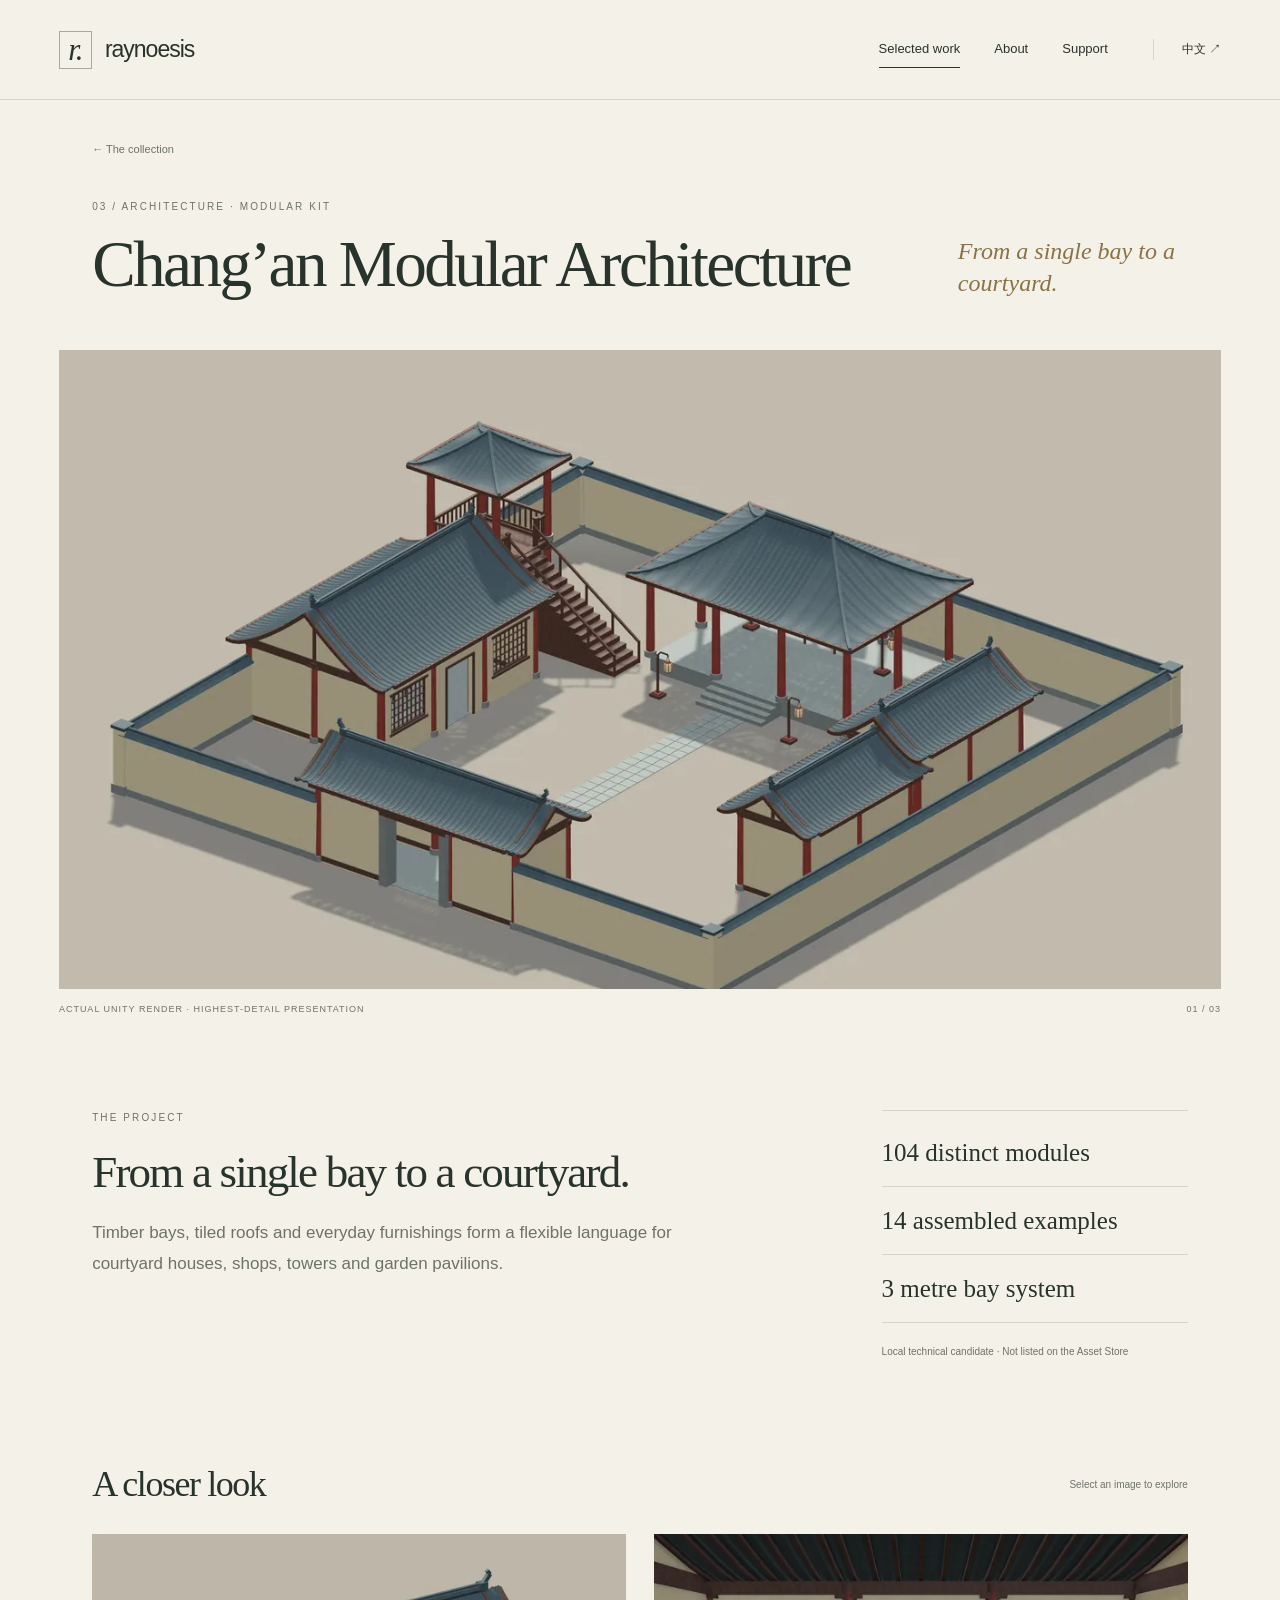
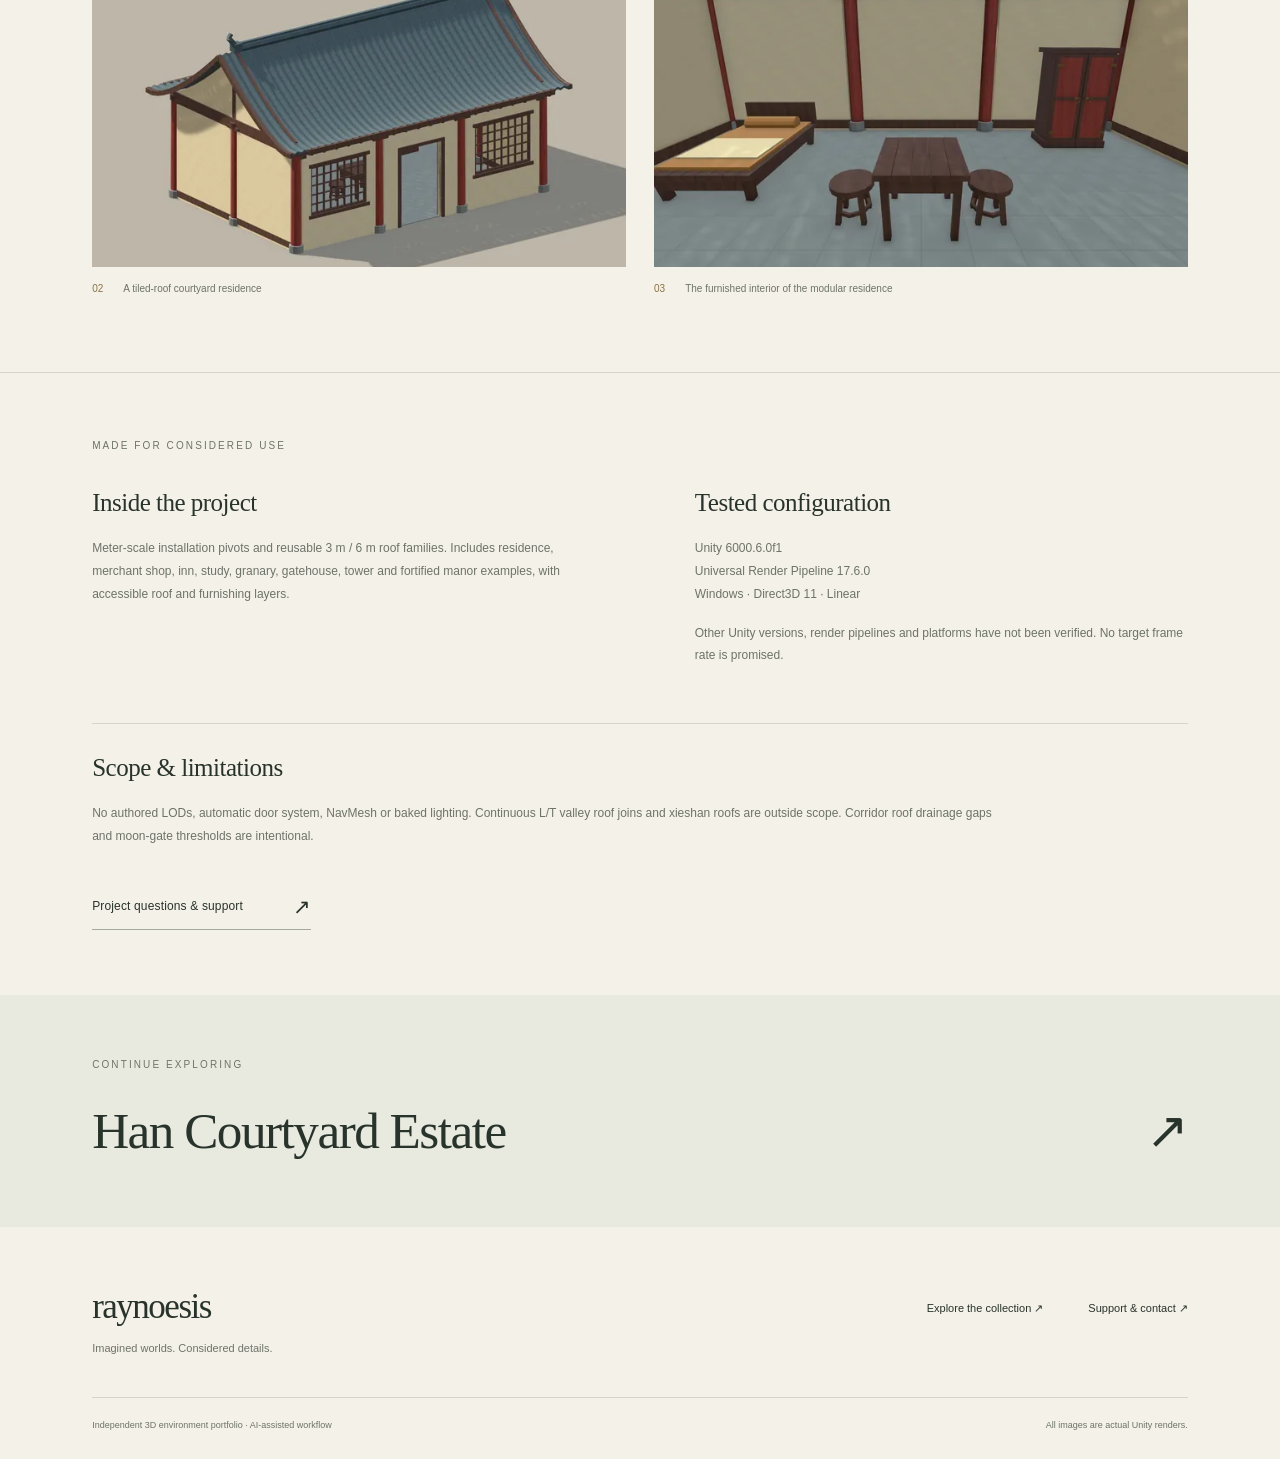
==== changan.html @ 69695371 "Create bilingual raynoesis portfolio" ====
<!doctype html><html lang="en"><head><meta charset="utf-8"><meta name="viewport" content="width=device-width,initial-scale=1"><meta name="color-scheme" content="light"><title>Chang’an Modular Architecture — raynoesis</title><meta name="description" content="Timber bays, tiled roofs and everyday furnishings form a flexible language for courtyard houses, shops, towers and garden pavilions."><link rel="icon" href="assets/favicon.svg" type="image/svg+xml"><link rel="stylesheet" href="assets/site.css"><script src="assets/config.js" defer></script><script src="assets/site.js" defer></script></head><body><a class="skip-link" href="#main"><span data-en="Skip to content" data-zh="跳至正文" >Skip to content</span></a><header class="site-header"><a class="brand" href="index.html" aria-label="raynoesis home"><span class="brand-mark" aria-hidden="true">r.</span>raynoesis</a><button class="menu-toggle" type="button" aria-controls="main-nav" aria-expanded="false" data-label-en="Open navigation" data-label-zh="展开导航" aria-label="Open navigation"><span></span><span></span></button><nav id="main-nav" aria-label="Main navigation" data-label-en="Main navigation" data-label-zh="主导航"><a aria-current="page" href="index.html#work"><span data-en="Selected work" data-zh="作品" >Selected work</span></a><a href="index.html#about"><span data-en="About" data-zh="关于" >About</span></a><a  href="support.html"><span data-en="Support" data-zh="支持" >Support</span></a></nav><button class="language" type="button" aria-label="Switch to Chinese" data-language-toggle>中文 <span aria-hidden="true">↗</span></button></header><main id="main"><div class="project-heading section-wrap"><a class="back-link" href="index.html#work">← <span data-en="The collection" data-zh="返回作品集" >The collection</span></a><div class="project-heading-row"><div><div class="eyebrow">03 / <span data-en="Architecture · Modular kit" data-zh="建筑 · 模块套件" >Architecture · Modular kit</span></div><h1><span data-en="Chang’an Modular Architecture" data-zh="长安模块建筑" >Chang’an Modular Architecture</span></h1></div><p data-en="From a single bay to a courtyard." data-zh="从一间开间，到一座院落。" class="project-tag">From a single bay to a courtyard.</p></div></div><section class="project-cover"><img class="" src="assets/images/changan-1-1280.webp" srcset="assets/images/changan-1-640.webp 640w, assets/images/changan-1-1280.webp 1280w, assets/images/changan-1-1920.webp 1920w" sizes="100vw" width="1920" height="1280" alt="A fortified manor assembled from the modular architecture kit" data-alt-en="A fortified manor assembled from the modular architecture kit" data-alt-zh="模块建筑套件组合的庄园" fetchpriority="high" decoding="async"><div class="project-cover-caption"><span data-en="Actual Unity render · Highest-detail presentation" data-zh="Unity 实际渲染 · 最高细节展示" >Actual Unity render · Highest-detail presentation</span><span>01 / 03</span></div></section><section class="project-overview section-wrap"><div><div class="eyebrow"><span data-en="The project" data-zh="项目介绍" >The project</span></div><h2><span data-en="From a single bay to a courtyard." data-zh="从一间开间，到一座院落。" >From a single bay to a courtyard.</span></h2><p data-en="Timber bays, tiled roofs and everyday furnishings form a flexible language for courtyard houses, shops, towers and garden pavilions." data-zh="木构开间、瓦顶与日常陈设，构成可组合的建筑语言，延展为宅院、商铺、楼阁与园亭。" class="large-copy">Timber bays, tiled roofs and everyday furnishings form a flexible language for courtyard houses, shops, towers and garden pavilions.</p></div><div class="project-facts"><p data-en="104 distinct modules" data-zh="104 种独立模块" >104 distinct modules</p><p data-en="14 assembled examples" data-zh="14 套组合示例" >14 assembled examples</p><p data-en="3 metre bay system" data-zh="3 米开间体系" >3 metre bay system</p><small><span data-en="Local technical candidate · Not listed on the Asset Store" data-zh="本地技术候选版本 · 尚未上架 Asset Store" >Local technical candidate · Not listed on the Asset Store</span></small></div></section><section class="project-gallery section-wrap"><div class="gallery-heading"><h2><span data-en="A closer look" data-zh="近看细节" >A closer look</span></h2><p data-en="Select an image to explore" data-zh="点击图片查看" class="gallery-hint" hidden>Select an image to explore</p></div><div class="detail-images"><figure><a href="assets/images/changan-2-1920.webp" class="gallery-open" data-gallery-index="1"><img class="" src="assets/images/changan-2-1280.webp" srcset="assets/images/changan-2-640.webp 640w, assets/images/changan-2-1280.webp 1280w, assets/images/changan-2-1920.webp 1920w" sizes="(max-width: 700px) 100vw, 50vw" width="1920" height="1280" alt="A tiled-roof courtyard residence" data-alt-en="A tiled-roof courtyard residence" data-alt-zh="瓦顶庭院住宅" loading="lazy" decoding="async"><span class="enlarge" aria-hidden="true">↗</span></a><figcaption><span>02</span><span data-en="A tiled-roof courtyard residence" data-zh="瓦顶庭院住宅" >A tiled-roof courtyard residence</span></figcaption></figure><figure><a href="assets/images/changan-3-1920.webp" class="gallery-open" data-gallery-index="2"><img class="" src="assets/images/changan-3-1280.webp" srcset="assets/images/changan-3-640.webp 640w, assets/images/changan-3-1280.webp 1280w, assets/images/changan-3-1920.webp 1920w" sizes="(max-width: 700px) 100vw, 50vw" width="1920" height="1280" alt="The furnished interior of the modular residence" data-alt-en="The furnished interior of the modular residence" data-alt-zh="模块住宅内部陈设" loading="lazy" decoding="async"><span class="enlarge" aria-hidden="true">↗</span></a><figcaption><span>03</span><span data-en="The furnished interior of the modular residence" data-zh="模块住宅内部陈设" >The furnished interior of the modular residence</span></figcaption></figure></div></section><section class="scope section-wrap"><div class="eyebrow"><span data-en="Made for considered use" data-zh="了解后，再使用" >Made for considered use</span></div><div class="scope-grid"><div><h2><span data-en="Inside the project" data-zh="项目包含" >Inside the project</span></h2><p data-en="Meter-scale installation pivots and reusable 3 m / 6 m roof families. Includes residence, merchant shop, inn, study, granary, gatehouse, tower and fortified manor examples, with accessible roof and furnishing layers." data-zh="米制安装枢轴，可复用 3 米 / 6 米屋顶系列。包含住宅、商铺、客栈、书斋、粮仓、门楼、塔楼与庄园示例，屋顶及陈设层可独立操作。" >Meter-scale installation pivots and reusable 3 m / 6 m roof families. Includes residence, merchant shop, inn, study, granary, gatehouse, tower and fortified manor examples, with accessible roof and furnishing layers.</p></div><div><h2><span data-en="Tested configuration" data-zh="已测试配置" >Tested configuration</span></h2><p>Unity 6000.6.0f1<br>Universal Render Pipeline 17.6.0<br><span data-en="Windows · Direct3D 11 · Linear" data-zh="Windows · Direct3D 11 · 线性色彩空间" >Windows · Direct3D 11 · Linear</span></p><p data-en="Other Unity versions, render pipelines and platforms have not been verified. No target frame rate is promised." data-zh="其他 Unity 版本、渲染管线与平台尚未验证。不承诺目标帧率。" >Other Unity versions, render pipelines and platforms have not been verified. No target frame rate is promised.</p></div><div class="scope-limits"><h2><span data-en="Scope &amp; limitations" data-zh="范围与限制" >Scope &amp; limitations</span></h2><p data-en="No authored LODs, automatic door system, NavMesh or baked lighting. Continuous L/T valley roof joins and xieshan roofs are outside scope. Corridor roof drainage gaps and moon-gate thresholds are intentional." data-zh="无预制 LOD、自动门系统、NavMesh 或烘焙光照。不含连续 L/T 谷部接顶及歇山顶。廊顶排水缝与月洞门门槛为原有设计。" >No authored LODs, automatic door system, NavMesh or baked lighting. Continuous L/T valley roof joins and xieshan roofs are outside scope. Corridor roof drainage gaps and moon-gate thresholds are intentional.</p></div></div><a class="text-link" href="support.html?project=changan"><span data-en="Project questions &amp; support" data-zh="项目咨询与支持" >Project questions &amp; support</span><span aria-hidden="true">↗</span></a></section><section class="next-project section-wrap"><span class="eyebrow"><span data-en="Continue exploring" data-zh="继续探索" >Continue exploring</span></span><a href="courtyard-exterior.html"><span data-en="Han Courtyard Estate" data-zh="汉式府邸外景" >Han Courtyard Estate</span><span aria-hidden="true">↗</span></a></section><dialog class="image-dialog" aria-label="Project image viewer" data-label-en="Project image viewer" data-label-zh="项目图片查看器"><div class="viewer-toolbar"><span class="viewer-count"></span><button type="button" class="viewer-close" data-label-en="Close image viewer" data-label-zh="关闭图片查看器" aria-label="Close image viewer"><span data-en="Close" data-zh="关闭" >Close</span> ×</button></div><img class="viewer-image" alt=""><div class="viewer-bottom"><button type="button" class="viewer-prev" data-label-en="Previous image" data-label-zh="上一张" aria-label="Previous image">←</button><p class="viewer-caption"></p><button type="button" class="viewer-next" data-label-en="Next image" data-label-zh="下一张" aria-label="Next image">→</button></div></dialog><script type="application/json" id="gallery-data">[{"variants": [{"path": "assets/images/changan-1-640.webp", "width": 640, "height": 427, "sha256": "db2f928ca25abad343f07f46f7bbd3918bb347eb8cf1063d67bae05a9e35a35c", "bytes": 18614}, {"path": "assets/images/changan-1-1280.webp", "width": 1280, "height": 853, "sha256": "c5c8c9010ba894abd2c0e6bb602dc3bbf337f44b7c46e8874bb17afdc0a4ec3e", "bytes": 47260}, {"path": "assets/images/changan-1-1920.webp", "width": 1920, "height": 1280, "sha256": "2f8eec1562cec3509f2eeeac9b3b80cb833c981657fa5de8ae614e03620b7e90", "bytes": 80698}], "caption": ["A fortified manor assembled from the modular architecture kit", "模块建筑套件组合的庄园"]}, {"variants": [{"path": "assets/images/changan-2-640.webp", "width": 640, "height": 427, "sha256": "fab6f8b0aa1dec33ea5be3c0d41b274a5dfc8146fa5bd3ee817607ac8e21d018", "bytes": 13010}, {"path": "assets/images/changan-2-1280.webp", "width": 1280, "height": 853, "sha256": "81415d53e0b60b1350d3a64858dfdb7674ed5fda2002efe567665ef9f4efcd10", "bytes": 32162}, {"path": "assets/images/changan-2-1920.webp", "width": 1920, "height": 1280, "sha256": "d665b22d3dddfb147eab30305d6f0cc30730736492ccf5082ce1302af97e8a96", "bytes": 56242}], "caption": ["A tiled-roof courtyard residence", "瓦顶庭院住宅"]}, {"variants": [{"path": "assets/images/changan-3-640.webp", "width": 640, "height": 427, "sha256": "0c92c674d8338d478a236208404e2a7ac2eeb73bc141e6f26d4a236faf5b37c0", "bytes": 13338}, {"path": "assets/images/changan-3-1280.webp", "width": 1280, "height": 853, "sha256": "1750c97b5033c6de8886adf17ee15d7736d53f8b67d26b212cdca817c3531712", "bytes": 32760}, {"path": "assets/images/changan-3-1920.webp", "width": 1920, "height": 1280, "sha256": "23067632f5cb36beacb8b17cc2db4567e7e92529e24fb2c44070f060f593393d", "bytes": 56138}], "caption": ["The furnished interior of the modular residence", "模块住宅内部陈设"]}]</script></main><footer><div><a class="footer-brand" href="index.html">raynoesis</a><p data-en="Imagined worlds. Considered details." data-zh="构想世界，细察万物。" >Imagined worlds. Considered details.</p></div><div class="footer-links"><a href="index.html#work"><span data-en="Explore the collection" data-zh="浏览作品" >Explore the collection</span> ↗</a><a href="support.html"><span data-en="Support &amp; contact" data-zh="支持与联系" >Support &amp; contact</span> ↗</a></div><div class="footer-note"><span data-en="Independent 3D environment portfolio · AI-assisted workflow" data-zh="独立 3D 环境作品集 · AI 辅助工作流" >Independent 3D environment portfolio · AI-assisted workflow</span><span data-en="All images are actual Unity renders." data-zh="全部图片均为 Unity 实际渲染。" >All images are actual Unity renders.</span></div></footer><noscript><p class="noscript">JavaScript is disabled. All projects and support guidance remain available in English. Enable JavaScript to switch language and enlarge gallery images.</p></noscript></body></html>
---- assets/site.css ----
@charset "UTF-8";
:root{--paper:#f4f1e8;--ink:#28332b;--muted:#6e7369;--line:#d5d5c8;--gold:#8a7247;--serif:Georgia,'Times New Roman','Songti SC',SimSun,serif;--sans:Arial,'Microsoft YaHei',sans-serif}*{box-sizing:border-box}html{scroll-behavior:smooth;scroll-padding-top:110px}body{margin:0;color:var(--ink);background:var(--paper);font:15px/1.7 var(--sans);-webkit-font-smoothing:antialiased}a{color:inherit;text-decoration:none}button{font:inherit;color:inherit;cursor:pointer}button,a,summary{-webkit-tap-highlight-color:transparent}button:focus-visible,a:focus-visible,summary:focus-visible{outline:2px solid var(--gold);outline-offset:6px}img{display:block;max-width:100%;height:auto}h1,h2,h3,p{margin:0}h1,h2,h3{font-weight:400}h1,h2{font-family:var(--serif);line-height:1.07;letter-spacing:-.04em}h1{font-size:clamp(54px,5.3vw,94px)}h2{font-size:clamp(36px,4vw,63px)}h3{line-height:1.3}em{font-weight:400;color:var(--gold)}[hidden]{display:none!important}.sr-only{position:absolute;width:1px;height:1px;padding:0;margin:-1px;overflow:hidden;clip:rect(0,0,0,0);white-space:nowrap;border:0}.skip-link{position:fixed;top:8px;left:16px;background:var(--ink);color:white;padding:12px 20px;z-index:100;transform:translateY(-160%)}.skip-link:focus{transform:translateY(0)}.site-header{height:100px;padding:0 4.6%;display:flex;align-items:center;gap:45px;border-bottom:1px solid var(--line)}.brand{display:flex;align-items:center;gap:13px;font-size:23px;font-weight:500;letter-spacing:-1px}.brand-mark{display:grid;place-items:center;border:1px solid #a6ab98;width:33px;height:38px;font:italic 31px var(--serif)}.site-header nav{display:flex;gap:34px;margin-left:auto;font-size:13px}.site-header nav a{position:relative}.site-header nav a:after{content:'';position:absolute;left:0;bottom:-7px;height:1px;width:0;background:var(--ink);transition:width .2s}.site-header nav a:hover:after,.site-header nav a[aria-current]:after{width:100%}.language{background:none;border:0;border-left:1px solid var(--line);padding:0 0 0 28px;font-size:12px;display:flex;gap:16px;align-items:center}.menu-toggle{display:none}.section-wrap{padding:105px 7.2%}.eyebrow{text-transform:uppercase;font-size:10px;letter-spacing:2.1px;line-height:1.6;color:var(--muted)}.hero{position:relative;padding:50px 4.6% 0;display:grid;grid-template-columns:minmax(0,.9fr) minmax(0,1.1fr);column-gap:clamp(32px,4vw,72px);align-items:stretch}.hero-copy{position:relative;min-width:0;padding:25px 0 43px}.hero-copy .eyebrow{margin-bottom:55px;display:flex;align-items:center;justify-content:space-between;flex-wrap:wrap;gap:12px 24px}.edition{color:var(--gold);font-size:11px;letter-spacing:2px}.hero h1{width:100%;font-size:clamp(44px,4.5vw,82px)}.hero-intro{max-width:310px;color:var(--muted);margin-top:30px;font-size:14px;line-height:1.85}.text-link{display:flex;align-items:center;justify-content:space-between;gap:50px;border-bottom:1px solid #a4ab9d;width:fit-content;min-width:210px;padding:12px 0;font-size:12px;letter-spacing:.15px}.text-link span:last-child{font-size:21px;line-height:1}.hero .text-link{margin-top:35px}.hero-art{position:relative;display:block;min-width:0;min-height:420px;overflow:hidden}.hero-art:after{content:'';position:absolute;inset:50% 0 0;background:linear-gradient(transparent,rgba(19,31,20,.35));pointer-events:none}.hero-art img{width:100%;height:100%;object-fit:cover;object-position:52% center;transition:transform 1s}.hero-art:hover img{transform:scale(1.025)}.image-label{position:absolute;z-index:1;left:25px;right:25px;bottom:20px;color:white;display:flex;justify-content:space-between;align-items:center;font-size:10px;letter-spacing:1px}.image-label>span:last-child{font-size:24px}.hero-bottom{grid-column:1/-1;display:flex;justify-content:space-between;border-bottom:1px solid var(--line);padding:28px 0 25px;color:var(--muted);font-size:9px;letter-spacing:1px;text-transform:uppercase}.section-heading{display:flex;align-items:flex-end;justify-content:space-between;gap:10%;margin-bottom:42px}.section-heading .eyebrow{margin-bottom:23px}.section-heading>p{max-width:320px;color:var(--muted);font-size:13px;padding-bottom:5px}.filters{display:flex;flex-wrap:wrap;gap:10px;border-top:1px solid var(--line);padding-top:22px;margin-bottom:40px}.filters button{font-size:11px;background:transparent;border:1px solid transparent;border-radius:30px;padding:7px 19px}.filters button[aria-pressed=true]{border-color:var(--ink);background:var(--ink);color:var(--paper)}.filters button:hover{border-color:var(--muted)}.work-grid{display:grid;grid-template-columns:1fr 1fr;gap:62px 32px}.work-card{min-width:0}.work-image{position:relative;display:block;overflow:hidden;background:#e0e0d2}.work-image img{width:100%;aspect-ratio:16/10;object-fit:cover;transition:transform .7s}.work-image:hover img{transform:scale(1.035)}.image-arrow{position:absolute;right:14px;bottom:14px;border:1px solid #fff6;color:white;border-radius:50%;display:grid;place-items:center;width:35px;height:35px;background:#26362940;font-size:19px}.work-meta{display:flex;align-items:start;gap:18px;padding-top:18px}.work-number{font-size:10px;color:var(--gold);padding-top:3px}.work-kind{text-transform:uppercase;color:var(--muted);font-size:9px;letter-spacing:1.2px;margin-bottom:6px}.work-meta h3{font:25px/1.2 var(--serif);letter-spacing:-.5px}.card-urp{margin-left:auto;color:var(--muted);font-size:9px;letter-spacing:1px;padding-top:4px}.work-1{grid-column:1/3}.work-1 .work-image img{aspect-ratio:2.1}.work-4 .work-image img{object-position:center}.collection-note{display:flex;align-items:center;gap:24px;border-top:1px solid var(--line);margin-top:60px;padding-top:25px;color:var(--muted);font-size:11px}.collection-note>span{font-size:31px;color:var(--gold)}.collection-note p{max-width:710px}.about{background:#e9eadf;display:grid;grid-template-columns:1fr 1.3fr;gap:14%;padding-top:90px;padding-bottom:110px}.about-side{border-right:1px solid #cfd3c4;display:flex;flex-direction:column;align-items:flex-start}.about-monogram{font:italic 190px var(--serif);line-height:1.4;color:#89937a;letter-spacing:-30px;padding:30px 0 15px}.about-monogram span{color:#b0b69e}.about-side>p{font-size:12px;letter-spacing:3px}.about-copy h2{font-size:clamp(36px,3.5vw,55px);margin-bottom:30px}.about-copy>p{font-size:13px;line-height:1.95;color:#626e5e;margin-top:18px}.approach-row{display:flex;gap:22px;border-top:1px solid #cbd0c0;margin-top:30px;padding-top:22px}.approach-row>span{font-size:10px;color:var(--gold);padding-top:3px}.approach-row h3{font-size:13px;margin-bottom:6px}.approach-row p{font-size:11px;color:var(--muted)}.about .text-link{margin-top:30px}footer{padding:60px 7.2% 25px;display:grid;grid-template-columns:1fr 1fr;gap:40px}footer .footer-brand{font:35px var(--serif);letter-spacing:-1.5px}footer p{color:var(--muted);font-size:11px;margin-top:12px}.footer-links{display:flex;justify-content:flex-end;gap:45px;align-items:flex-start;padding-top:12px;font-size:11px}.footer-note{grid-column:1/3;border-top:1px solid var(--line);padding-top:20px;display:flex;justify-content:space-between;font-size:9px;color:var(--muted)}.noscript{background:#e9eadf;text-align:center;padding:20px;font-size:12px}.back-link{display:inline-block;color:var(--muted);font-size:11px;margin-bottom:40px}.project-heading{padding-top:35px;padding-bottom:50px}.project-heading-row{display:flex;justify-content:space-between;align-items:flex-end;gap:30px}.project-heading h1{font-size:clamp(47px,5.1vw,80px);max-width:800px;margin-top:15px}.project-tag{max-width:230px;font:italic 24px/1.35 var(--serif);color:var(--gold)}.project-cover{margin:0 4.6%}.project-cover img{width:100%;max-height:760px;object-fit:cover;aspect-ratio:16/8.8}.project-cover-caption{display:flex;justify-content:space-between;font-size:9px;letter-spacing:1px;text-transform:uppercase;color:var(--muted);padding:13px 0}.project-overview{display:grid;grid-template-columns:1.35fr .65fr;gap:14%;padding-top:80px;padding-bottom:80px}.project-overview h2{font-size:45px;max-width:620px;margin:22px 0}.large-copy{font-size:17px;line-height:1.8;color:var(--muted);max-width:720px}.project-facts{border-top:1px solid var(--line);padding-top:8px}.project-facts>p{font:25px/1.4 var(--serif);padding:16px 0;border-bottom:1px solid var(--line)}.project-facts small{display:block;color:var(--muted);font-size:10px;margin-top:20px}.project-gallery{padding-top:25px;padding-bottom:75px}.gallery-heading{display:flex;align-items:center;justify-content:space-between;margin-bottom:30px}.gallery-heading h2{font-size:36px}.gallery-hint{font-size:10px;color:var(--muted)}.detail-images{display:grid;grid-template-columns:1fr 1fr;gap:28px}figure{margin:0}.gallery-open{display:block;position:relative}.gallery-open img{aspect-ratio:16/10;object-fit:cover;width:100%}.enlarge{position:absolute;bottom:15px;right:15px;background:#f4f1e8e0;border-radius:50%;width:34px;height:34px;text-align:center;line-height:34px;opacity:0;transition:opacity .2s}.gallery-open:hover .enlarge,.gallery-open:focus-visible .enlarge{opacity:1}figcaption{padding-top:13px;display:flex;gap:20px;color:var(--muted);font-size:10px}figcaption>span:first-child{color:var(--gold)}.scope{border-top:1px solid var(--line);padding-top:65px;padding-bottom:65px}.scope-grid{display:grid;grid-template-columns:1fr 1fr;gap:40px 10%;margin-top:35px}.scope h2{font:25px var(--serif);letter-spacing:-.5px;margin-bottom:20px}.scope p{font-size:12px;line-height:1.9;color:var(--muted);margin-bottom:16px}.scope-limits{grid-column:1/3;border-top:1px solid var(--line);padding-top:30px}.scope-limits p{max-width:900px}.scope .text-link{margin-top:20px}.next-project{padding-top:55px;padding-bottom:65px;background:#e9eadf}.next-project>a{display:flex;align-items:center;justify-content:space-between;gap:35px;font:clamp(30px,4vw,55px)/1.2 var(--serif);margin-top:25px;letter-spacing:-1.5px}.image-dialog{position:fixed;inset:0;width:100vw;height:100dvh;max-width:100vw;max-height:100dvh;border:0;margin:0;padding:25px 35px;color:white;background:#171e19}.image-dialog[open]{display:flex;flex-direction:column}.image-dialog::backdrop{background:#171e19}.viewer-toolbar,.viewer-bottom{display:flex;align-items:center;justify-content:space-between;gap:25px;flex-shrink:0}.viewer-toolbar{font-size:11px;padding-bottom:20px}.viewer-close,.viewer-prev,.viewer-next{background:transparent;color:white;border:1px solid #657064;padding:7px 18px}.viewer-image{min-height:0;flex:1;width:100%;object-fit:contain}.viewer-bottom{padding-top:20px}.viewer-caption{font-size:12px;max-width:70%;text-align:center}.modal-open{overflow:hidden}.support-hero{padding-top:70px;padding-bottom:65px}.support-hero h1{margin-top:28px}.support-hero .large-copy{max-width:520px;font-size:15px;margin-top:30px}.support-contact{border-top:1px solid var(--line);padding-top:55px;padding-bottom:65px;display:grid;grid-template-columns:1.2fr .8fr;gap:13%}.support-contact h2{font-size:37px;margin:22px 0}.support-contact p{font-size:13px;color:var(--muted);margin:16px 0}.contact-address{display:inline-block;font:clamp(23px,3vw,37px) var(--serif);letter-spacing:-1px;border-bottom:1px solid var(--gold);padding:5px 0}.contact-address:hover{color:var(--gold)}.support-status{background:#e8eadd;padding:30px}.status-dot{display:block;background:var(--gold);width:7px;height:7px;border-radius:100%;margin-bottom:15px}.support-status h3{font:25px var(--serif)}.support-status p{font-size:11px}.support-guide{background:#e9eadf;padding-top:75px;padding-bottom:75px}.support-steps{list-style:none;padding:0;margin:45px 0 0;display:grid;grid-template-columns:repeat(3,1fr);gap:40px}.support-steps li{border-top:1px solid #c2c8b6;padding-top:23px}.support-steps li>span{font-size:11px;color:var(--gold)}.support-steps h3{font:23px/1.25 var(--serif);margin:22px 0 14px}.support-steps p{font-size:12px;color:var(--muted)}.faq{display:grid;grid-template-columns:.8fr 1.2fr;gap:10%;padding-top:90px;padding-bottom:90px}.faq h2{font-size:45px;margin-top:20px}.faq details{border-top:1px solid var(--line)}.faq details:last-child{border-bottom:1px solid var(--line)}.faq summary{list-style:none;padding:23px 0;display:flex;justify-content:space-between;align-items:center;gap:20px;cursor:pointer;font-size:13px}.faq summary::-webkit-details-marker{display:none}.faq-plus{font-size:22px;color:var(--gold);font-weight:300;flex-shrink:0;transition:transform .2s}.faq details[open] .faq-plus{transform:rotate(45deg)}.faq details p{font-size:12px;color:var(--muted);padding:0 30px 25px 0;line-height:1.9}html[lang=zh-CN] h1,html[lang=zh-CN] h2{letter-spacing:-.02em;line-height:1.25}html[lang=zh-CN] .hero h1{font-size:clamp(48px,5.2vw,82px)}html[lang=zh-CN] em{font-style:normal}html[lang=zh-CN] .eyebrow{letter-spacing:2px}html[lang=zh-CN] .work-meta h3{font-size:23px}html[lang=zh-CN] .project-heading h1{font-size:clamp(45px,5vw,75px)}
@media(min-width:1550px){body{max-width:1900px;margin:auto}.hero-copy{min-height:650px;padding-top:55px}.hero-intro{font-size:16px;max-width:380px}.hero-copy .eyebrow{margin-bottom:65px}}
@media(max-width:1000px){.site-header{gap:30px;padding:0 5%;height:85px}.site-header nav{gap:25px}.hero{display:block;padding:35px 5% 0}.hero-copy{width:100%;padding-top:16px;padding-bottom:0}.hero-copy .eyebrow{margin-bottom:35px;gap:25px}.hero-art{width:100%;min-height:0;height:auto;margin-top:32px}.hero-art img{aspect-ratio:4/3;height:auto}.hero-intro{max-width:260px;font-size:12px}.hero h1{font-size:clamp(48px,6.3vw,70px)}.hero-bottom{font-size:8px;padding:23px 0}.section-wrap{padding:75px 6%}.about{gap:8%}.about-monogram{font-size:150px}.work-meta h3{font-size:22px}.work-grid{gap:45px 24px}.project-overview{gap:8%}.project-overview h2{font-size:38px}.project-heading{padding-top:25px;padding-bottom:35px}.project-tag{font-size:20px}.support-contact{gap:7%}.support-steps{gap:25px}.faq{gap:7%}.footer-note{gap:30px}}
@media(max-width:700px){html{scroll-padding-top:30px}.site-header{height:76px;padding:0 6%;gap:22px;position:relative;flex-wrap:wrap}.brand{font-size:21px;margin-right:auto}.brand-mark{width:28px;height:32px;font-size:26px}.language{padding-left:18px;font-size:11px;gap:8px}.menu-toggle{display:flex;flex-direction:column;justify-content:center;gap:5px;width:25px;height:28px;border:0;padding:0;background:transparent;order:3}.menu-toggle span{height:1px;width:22px;background:var(--ink)}.site-header nav{display:none;position:absolute;top:75px;left:0;right:0;background:var(--paper);z-index:20;flex-direction:column;gap:0;margin:0;padding:8px 6% 20px;border-bottom:1px solid var(--line)}.site-header nav.is-open{display:flex}.site-header nav a{padding:10px 0}.site-header nav a:after{display:none}.hero{padding:30px 6% 0}.hero-copy{width:100%;padding:0}.hero-copy .eyebrow{margin-bottom:25px;justify-content:space-between}.hero h1{font-size:clamp(49px,12.5vw,78px);width:100%;line-height:1.03}.hero-intro{font-size:13px;margin-top:25px;max-width:330px}.hero .text-link{margin-top:18px;min-width:200px}.hero-art{position:relative;display:block;top:auto;right:auto;width:100%;height:auto;min-height:0;margin-top:32px}.hero-art img{aspect-ratio:4/3;height:auto;object-fit:cover}.image-label{left:16px;right:16px;bottom:12px;font-size:9px}.hero-bottom{padding:20px 0;gap:20px;align-items:flex-start;font-size:8px}.hero-bottom>span{max-width:47%}.hero-bottom>span:last-child{text-align:right}.section-wrap{padding:60px 6%}.section-heading{display:block;margin-bottom:30px}.section-heading h2{font-size:43px}.section-heading .eyebrow{margin-bottom:18px}.section-heading>p{font-size:12px;margin-top:24px;max-width:350px}.filters{gap:4px;margin-bottom:30px;padding-top:17px}.filters button{padding:6px 12px;font-size:10px}.work-grid{display:flex;flex-direction:column;gap:35px}.work-1 .work-image img{aspect-ratio:16/10}.work-meta{gap:14px;padding-top:14px}.work-meta h3{font-size:23px}.work-kind{font-size:8px;letter-spacing:1px}.work-number{font-size:9px}.collection-note{gap:16px;margin-top:40px;font-size:10px;padding-top:22px}.about{display:block;padding-top:40px;padding-bottom:55px}.about-side{border-right:0;flex-direction:row;justify-content:space-between;align-items:center;border-bottom:1px solid #c6cdbd;padding-bottom:25px;margin-bottom:32px}.about-monogram{display:none}.about-side>p{font-size:13px;letter-spacing:1px}.about-copy h2{font-size:41px}.about-copy>p{font-size:12px}.approach-row{margin-top:24px;padding-top:20px}footer{padding:40px 6% 20px;display:block}footer .footer-brand{font-size:33px}.footer-links{justify-content:flex-start;padding:0;margin:30px 0;gap:35px;font-size:10px}.footer-note{display:block;padding-top:17px;font-size:8px}.footer-note span{display:block;margin-top:6px}.project-heading{padding-top:25px;padding-bottom:32px}.back-link{margin-bottom:25px;font-size:10px}.project-heading-row{display:block}.project-heading h1{font-size:48px}.project-tag{font-size:21px;max-width:100%;margin-top:25px}.project-cover{margin:0 6%}.project-cover img{aspect-ratio:4/3;max-height:none}.project-cover-caption{font-size:8px;gap:18px;letter-spacing:.4px}.project-overview{display:block;padding-top:40px;padding-bottom:40px}.project-overview h2{font-size:36px;margin:18px 0}.large-copy{font-size:15px}.project-facts{margin-top:35px}.project-facts>p{font-size:23px;padding:13px 0}.project-facts small{font-size:10px;margin-top:15px}.project-gallery{padding-top:20px;padding-bottom:45px}.gallery-heading h2{font-size:31px}.gallery-hint{font-size:9px;max-width:110px;text-align:right}.detail-images{display:block}.detail-images figure+figure{margin-top:27px}figcaption{font-size:10px;gap:13px}.enlarge{opacity:1}.scope{padding-top:40px;padding-bottom:40px}.scope-grid{display:block;margin-top:26px}.scope-grid>div{margin-bottom:26px}.scope h2{font-size:25px;margin-bottom:15px}.scope-limits{padding-top:25px}.next-project{padding-top:35px;padding-bottom:40px}.next-project>a{font-size:33px;letter-spacing:-.5px;gap:25px}.image-dialog{padding:18px 14px}.viewer-caption{font-size:10px;max-width:62%}.viewer-prev,.viewer-next{padding:7px 12px}.viewer-close{font-size:11px}.viewer-toolbar,.viewer-bottom{gap:12px}.support-hero{padding-top:40px;padding-bottom:40px}.support-hero h1{font-size:50px;margin-top:24px}.support-hero .large-copy{font-size:13px;margin-top:25px}.support-contact{display:block;padding-top:35px;padding-bottom:40px}.support-contact h2{font-size:34px}.contact-address{font-size:29px}.support-contact p{font-size:12px}.support-status{margin-top:32px;padding:25px}.support-guide{padding-top:45px;padding-bottom:45px}.support-steps{display:block;margin-top:30px}.support-steps li{display:flex;gap:20px;margin-top:24px;padding-top:20px}.support-steps h3{font-size:23px;margin:0 0 12px}.support-steps p{font-size:11px}.support-steps li>span{padding-top:5px}.faq{display:block;padding-top:45px;padding-bottom:45px}.faq h2{font-size:38px;margin-top:18px}.faq-list{margin-top:30px}.faq summary{font-size:12px;padding:20px 0}.faq details p{font-size:11px}html[lang=zh-CN] .hero h1{font-size:clamp(48px,12vw,70px)}html[lang=zh-CN] .project-heading h1{font-size:43px}html[lang=zh-CN] .about-copy h2{font-size:36px}html[lang=zh-CN] .support-hero h1{font-size:45px}html[lang=zh-CN] .section-heading h2{font-size:38px}}
@media(prefers-reduced-motion:reduce){html{scroll-behavior:auto}*,*:before,*:after{transition:none!important;animation:none!important}}
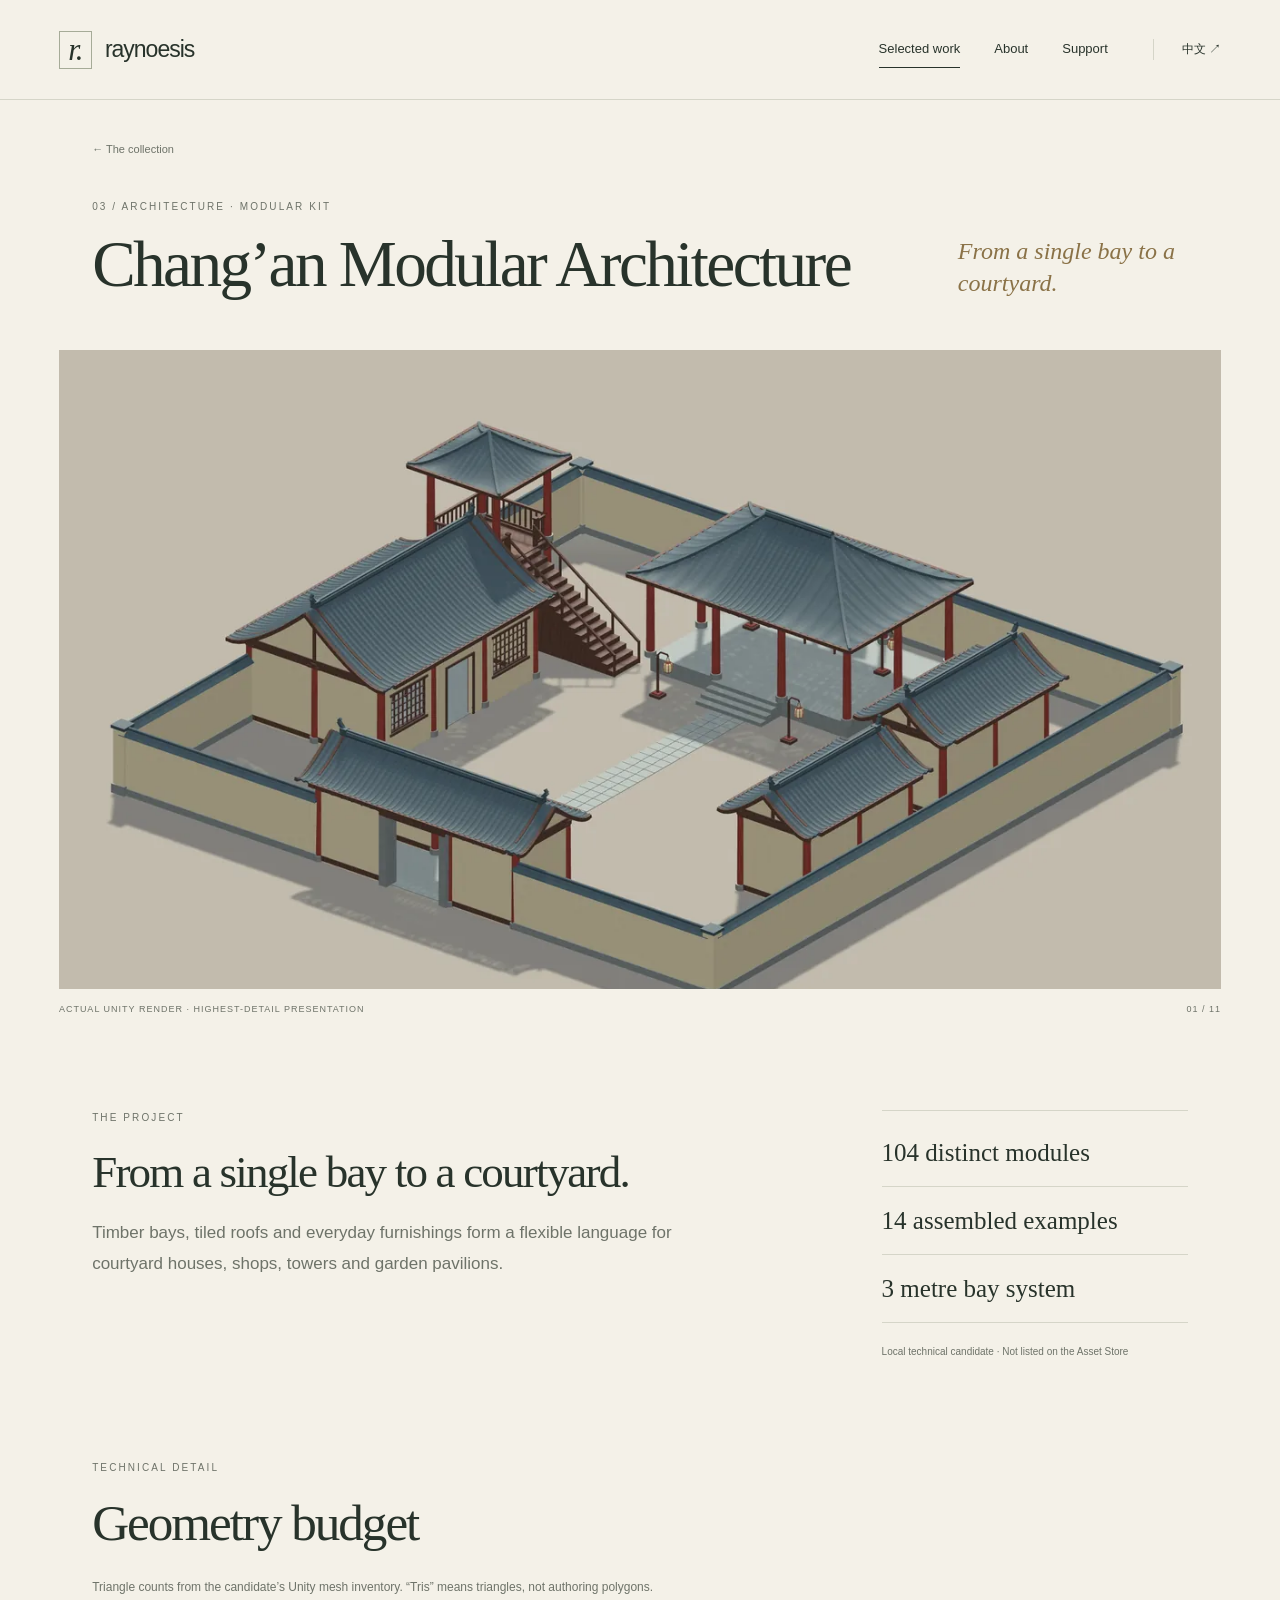
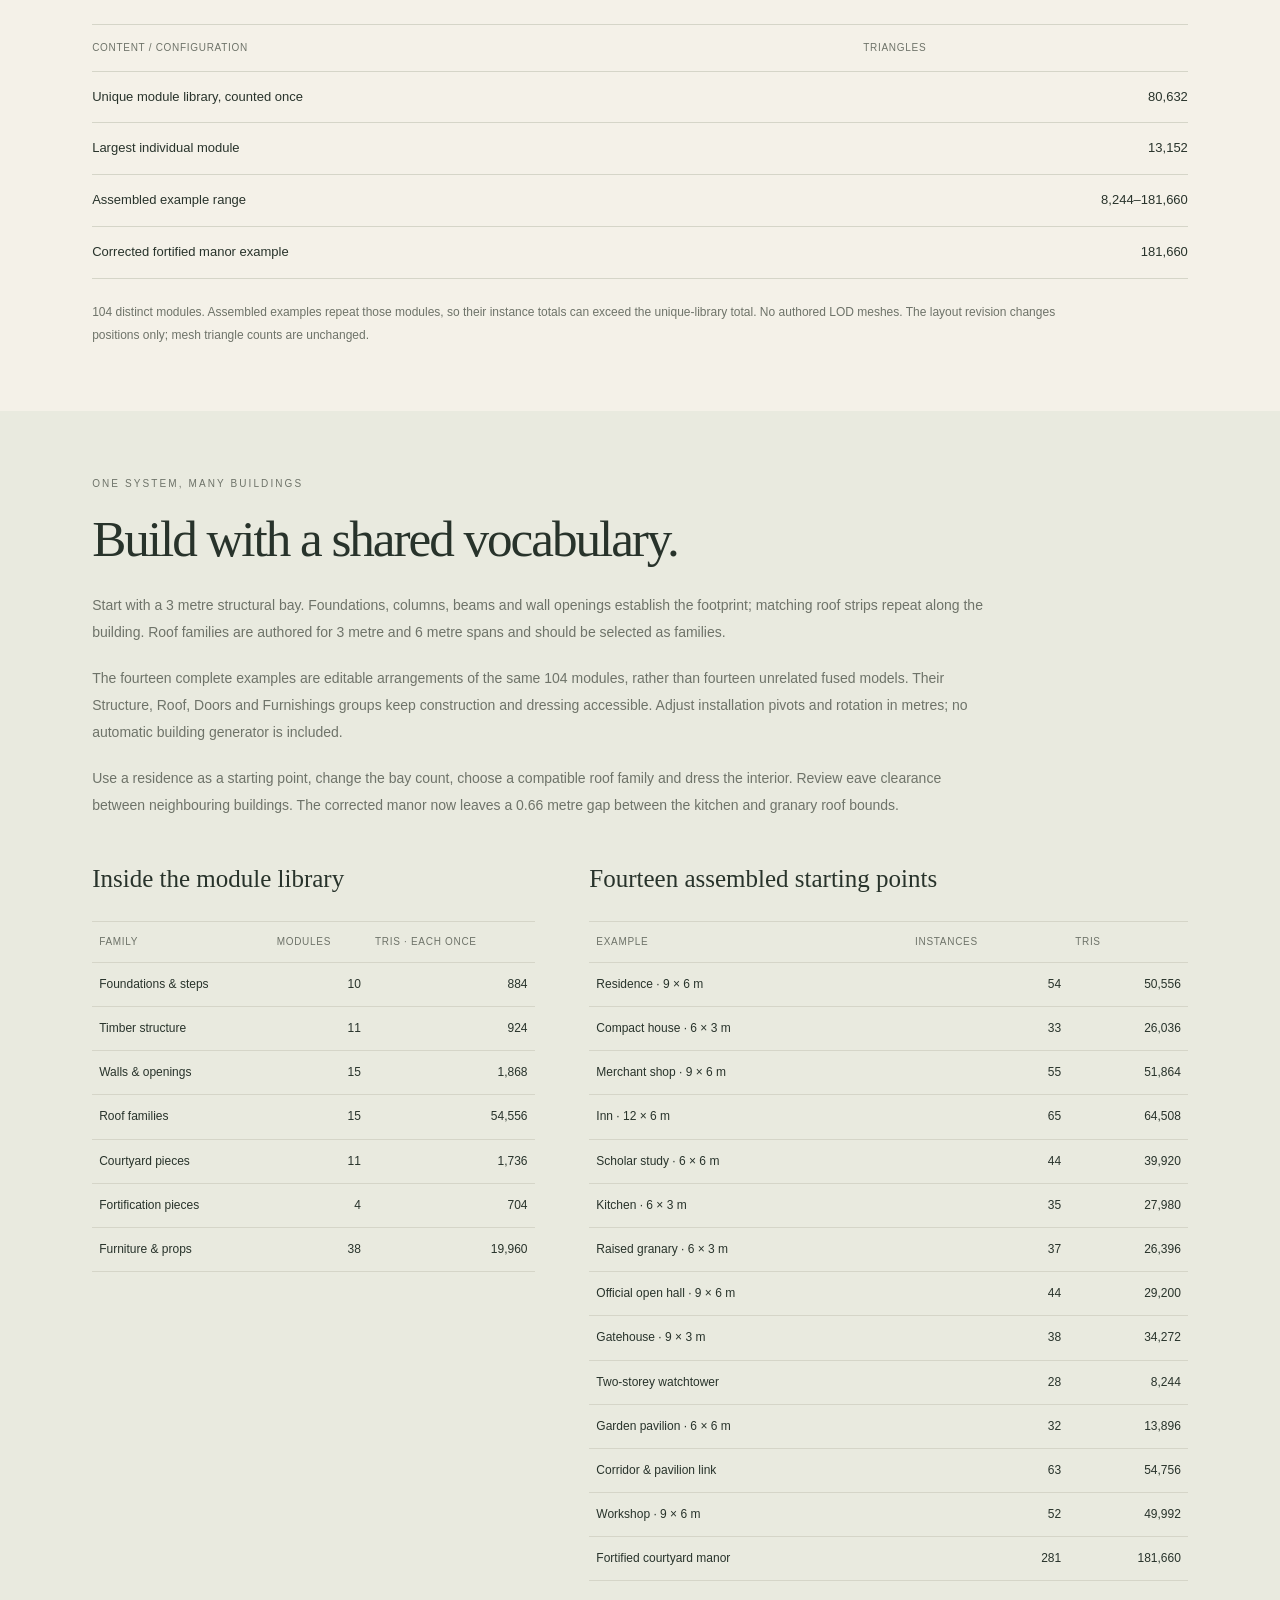
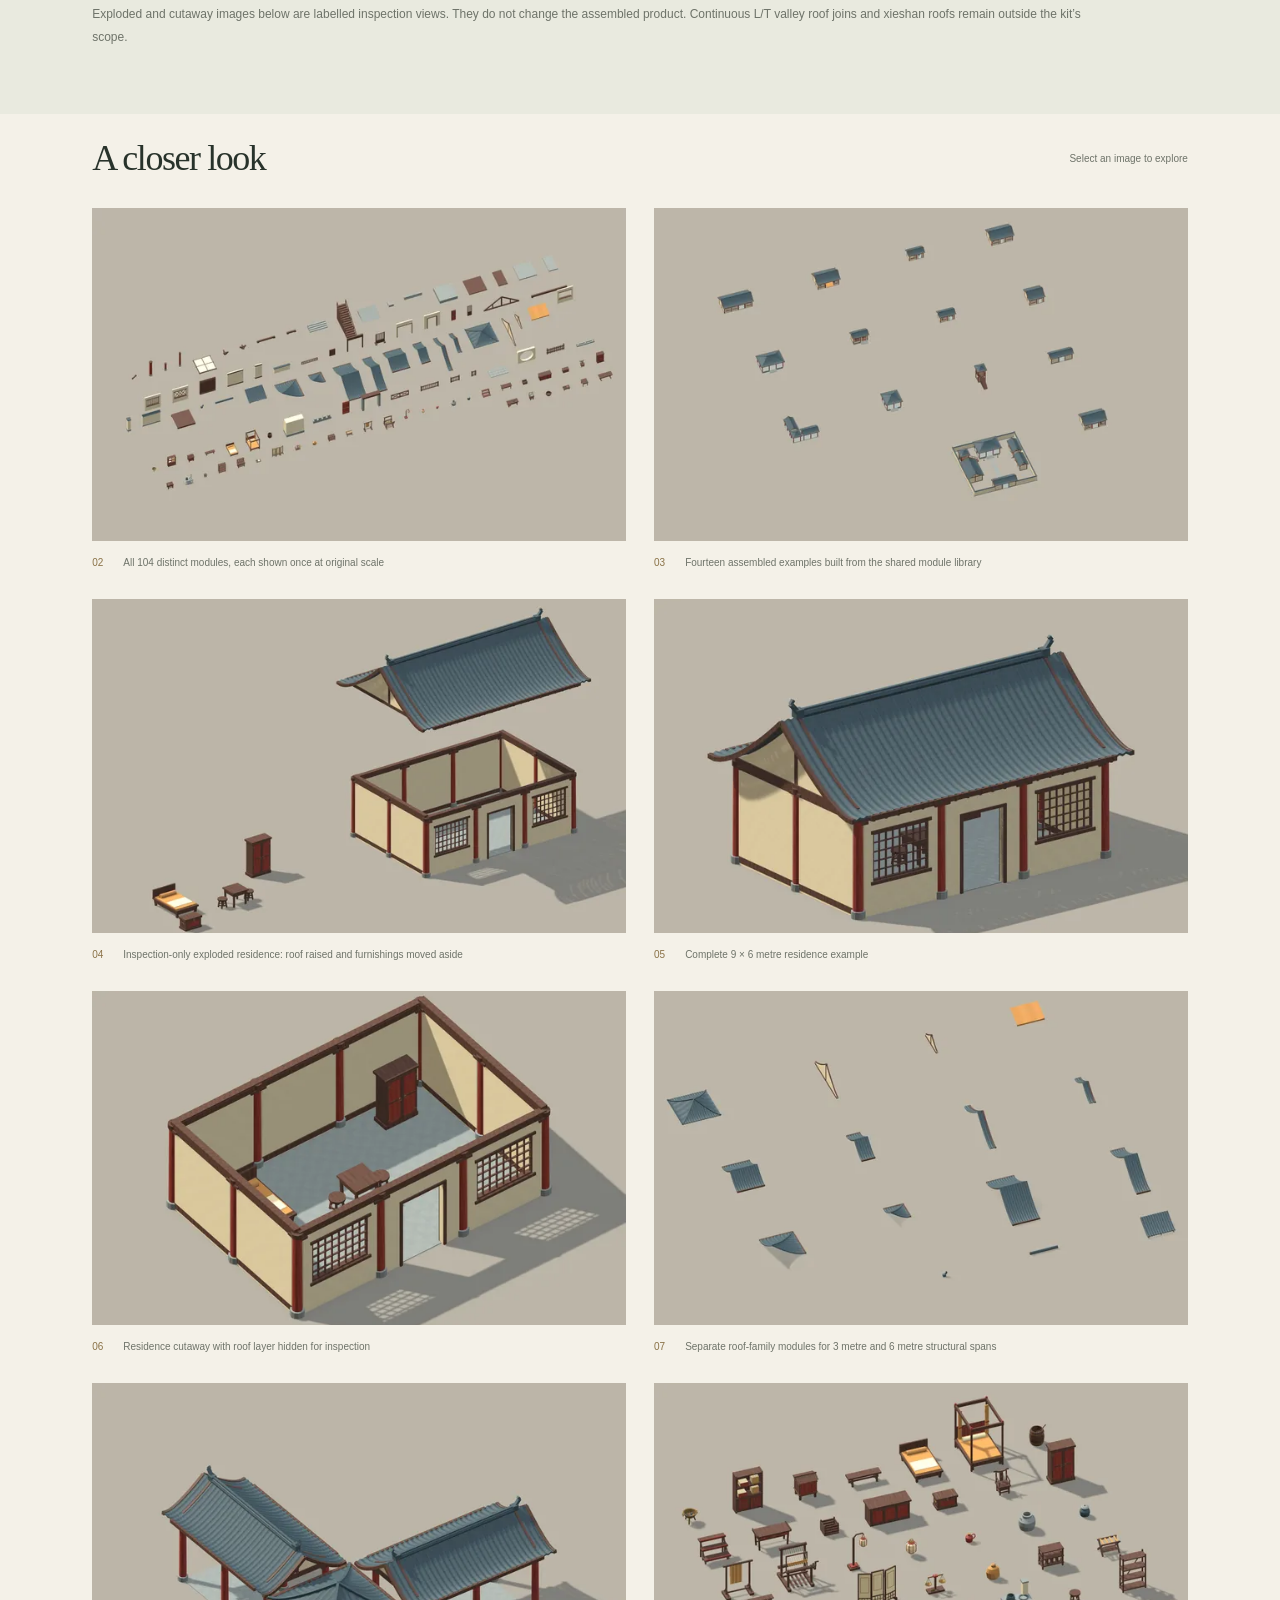
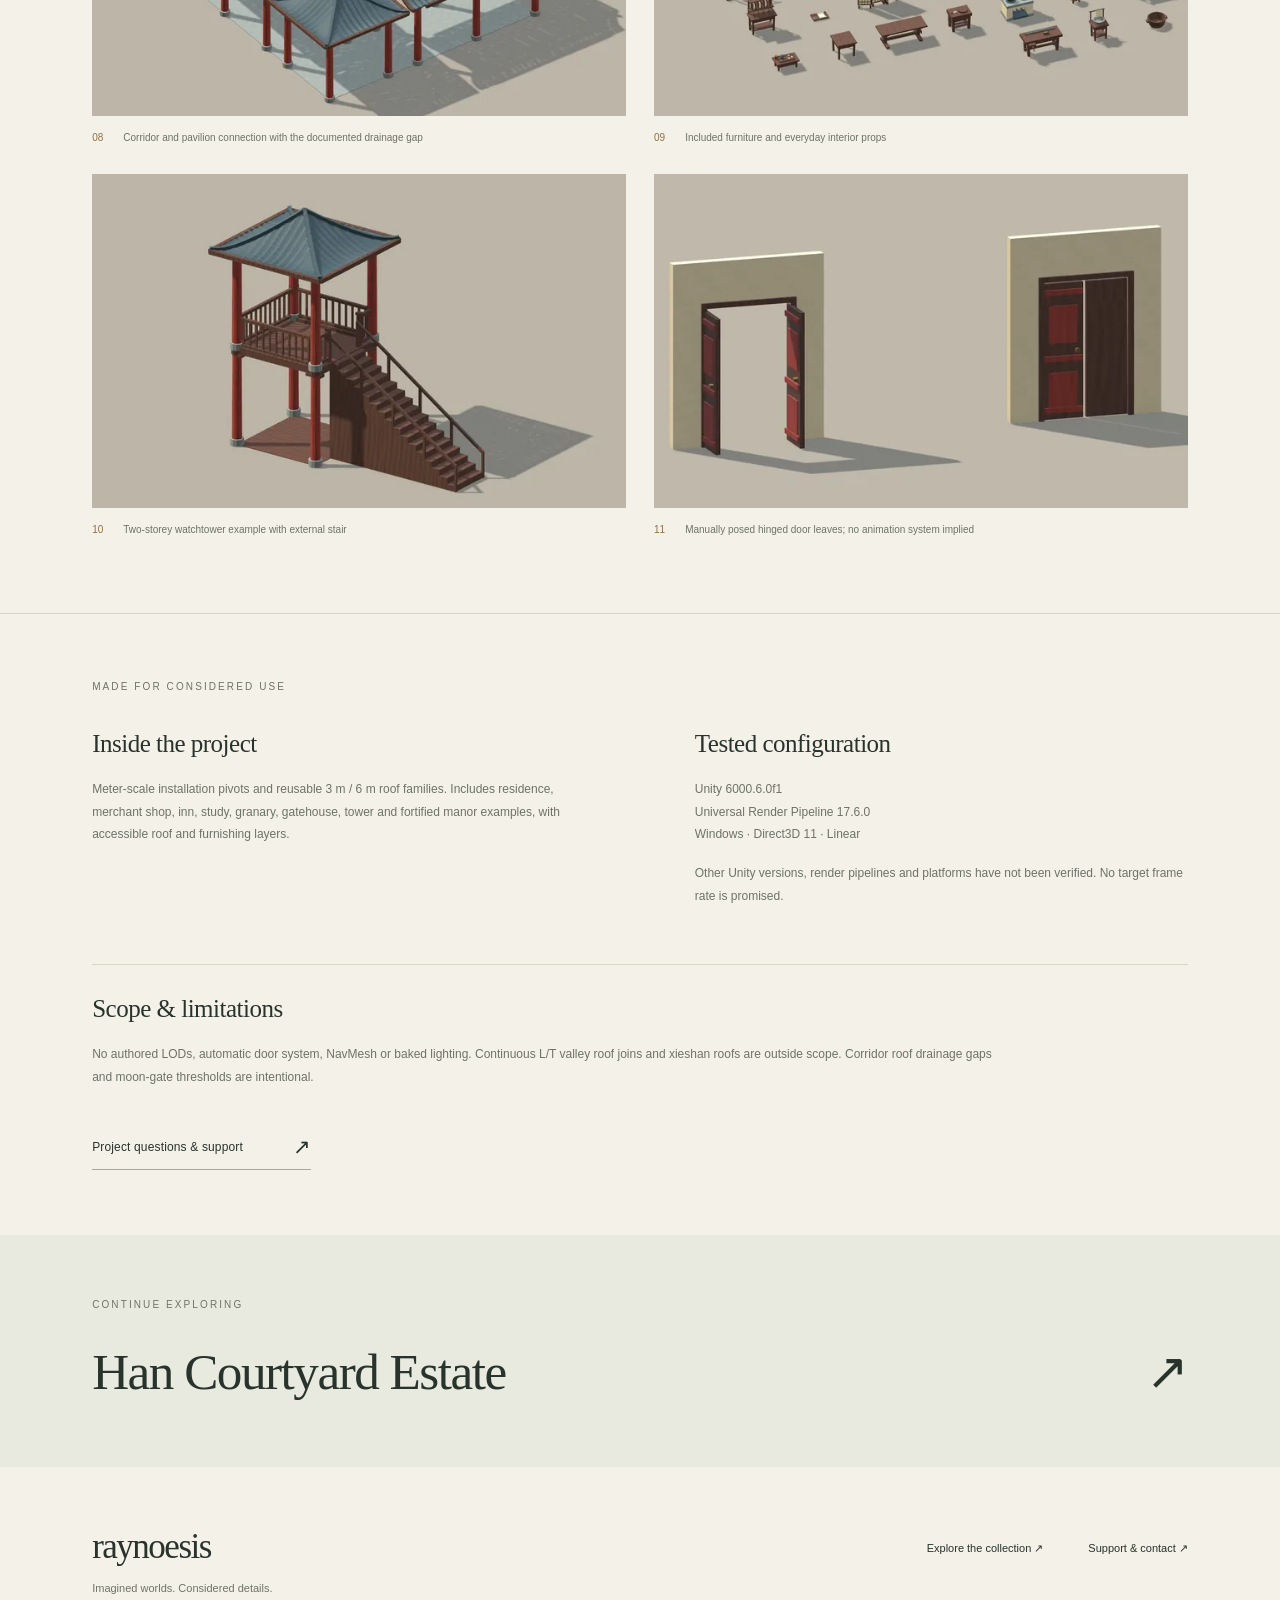
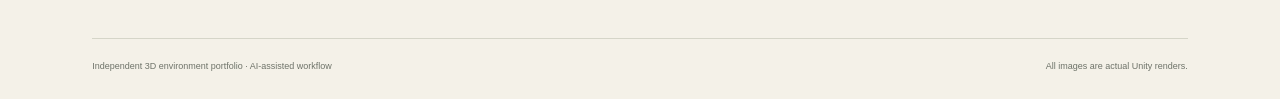
==== commit f7c7fd8f: "Fix Changan manor presentation and add geometry budgets" ====
--- a/changan.html
+++ b/changan.html
@@ -1 +1 @@
-<!doctype html><html lang="en"><head><meta charset="utf-8"><meta name="viewport" content="width=device-width,initial-scale=1"><meta name="color-scheme" content="light"><title>Chang’an Modular Architecture — raynoesis</title><meta name="description" content="Timber bays, tiled roofs and everyday furnishings form a flexible language for courtyard houses, shops, towers and garden pavilions."><link rel="icon" href="assets/favicon.svg" type="image/svg+xml"><link rel="stylesheet" href="assets/site.css"><script src="assets/config.js" defer></script><script src="assets/site.js" defer></script></head><body><a class="skip-link" href="#main"><span data-en="Skip to content" data-zh="跳至正文" >Skip to content</span></a><header class="site-header"><a class="brand" href="index.html" aria-label="raynoesis home"><span class="brand-mark" aria-hidden="true">r.</span>raynoesis</a><button class="menu-toggle" type="button" aria-controls="main-nav" aria-expanded="false" data-label-en="Open navigation" data-label-zh="展开导航" aria-label="Open navigation"><span></span><span></span></button><nav id="main-nav" aria-label="Main navigation" data-label-en="Main navigation" data-label-zh="主导航"><a aria-current="page" href="index.html#work"><span data-en="Selected work" data-zh="作品" >Selected work</span></a><a href="index.html#about"><span data-en="About" data-zh="关于" >About</span></a><a  href="support.html"><span data-en="Support" data-zh="支持" >Support</span></a></nav><button class="language" type="button" aria-label="Switch to Chinese" data-language-toggle>中文 <span aria-hidden="true">↗</span></button></header><main id="main"><div class="project-heading section-wrap"><a class="back-link" href="index.html#work">← <span data-en="The collection" data-zh="返回作品集" >The collection</span></a><div class="project-heading-row"><div><div class="eyebrow">03 / <span data-en="Architecture · Modular kit" data-zh="建筑 · 模块套件" >Architecture · Modular kit</span></div><h1><span data-en="Chang’an Modular Architecture" data-zh="长安模块建筑" >Chang’an Modular Architecture</span></h1></div><p data-en="From a single bay to a courtyard." data-zh="从一间开间，到一座院落。" class="project-tag">From a single bay to a courtyard.</p></div></div><section class="project-cover"><img class="" src="assets/images/changan-1-1280.webp" srcset="assets/images/changan-1-640.webp 640w, assets/images/changan-1-1280.webp 1280w, assets/images/changan-1-1920.webp 1920w" sizes="100vw" width="1920" height="1280" alt="A fortified manor assembled from the modular architecture kit" data-alt-en="A fortified manor assembled from the modular architecture kit" data-alt-zh="模块建筑套件组合的庄园" fetchpriority="high" decoding="async"><div class="project-cover-caption"><span data-en="Actual Unity render · Highest-detail presentation" data-zh="Unity 实际渲染 · 最高细节展示" >Actual Unity render · Highest-detail presentation</span><span>01 / 03</span></div></section><section class="project-overview section-wrap"><div><div class="eyebrow"><span data-en="The project" data-zh="项目介绍" >The project</span></div><h2><span data-en="From a single bay to a courtyard." data-zh="从一间开间，到一座院落。" >From a single bay to a courtyard.</span></h2><p data-en="Timber bays, tiled roofs and everyday furnishings form a flexible language for courtyard houses, shops, towers and garden pavilions." data-zh="木构开间、瓦顶与日常陈设，构成可组合的建筑语言，延展为宅院、商铺、楼阁与园亭。" class="large-copy">Timber bays, tiled roofs and everyday furnishings form a flexible language for courtyard houses, shops, towers and garden pavilions.</p></div><div class="project-facts"><p data-en="104 distinct modules" data-zh="104 种独立模块" >104 distinct modules</p><p data-en="14 assembled examples" data-zh="14 套组合示例" >14 assembled examples</p><p data-en="3 metre bay system" data-zh="3 米开间体系" >3 metre bay system</p><small><span data-en="Local technical candidate · Not listed on the Asset Store" data-zh="本地技术候选版本 · 尚未上架 Asset Store" >Local technical candidate · Not listed on the Asset Store</span></small></div></section><section class="project-gallery section-wrap"><div class="gallery-heading"><h2><span data-en="A closer look" data-zh="近看细节" >A closer look</span></h2><p data-en="Select an image to explore" data-zh="点击图片查看" class="gallery-hint" hidden>Select an image to explore</p></div><div class="detail-images"><figure><a href="assets/images/changan-2-1920.webp" class="gallery-open" data-gallery-index="1"><img class="" src="assets/images/changan-2-1280.webp" srcset="assets/images/changan-2-640.webp 640w, assets/images/changan-2-1280.webp 1280w, assets/images/changan-2-1920.webp 1920w" sizes="(max-width: 700px) 100vw, 50vw" width="1920" height="1280" alt="A tiled-roof courtyard residence" data-alt-en="A tiled-roof courtyard residence" data-alt-zh="瓦顶庭院住宅" loading="lazy" decoding="async"><span class="enlarge" aria-hidden="true">↗</span></a><figcaption><span>02</span><span data-en="A tiled-roof courtyard residence" data-zh="瓦顶庭院住宅" >A tiled-roof courtyard residence</span></figcaption></figure><figure><a href="assets/images/changan-3-1920.webp" class="gallery-open" data-gallery-index="2"><img class="" src="assets/images/changan-3-1280.webp" srcset="assets/images/changan-3-640.webp 640w, assets/images/changan-3-1280.webp 1280w, assets/images/changan-3-1920.webp 1920w" sizes="(max-width: 700px) 100vw, 50vw" width="1920" height="1280" alt="The furnished interior of the modular residence" data-alt-en="The furnished interior of the modular residence" data-alt-zh="模块住宅内部陈设" loading="lazy" decoding="async"><span class="enlarge" aria-hidden="true">↗</span></a><figcaption><span>03</span><span data-en="The furnished interior of the modular residence" data-zh="模块住宅内部陈设" >The furnished interior of the modular residence</span></figcaption></figure></div></section><section class="scope section-wrap"><div class="eyebrow"><span data-en="Made for considered use" data-zh="了解后，再使用" >Made for considered use</span></div><div class="scope-grid"><div><h2><span data-en="Inside the project" data-zh="项目包含" >Inside the project</span></h2><p data-en="Meter-scale installation pivots and reusable 3 m / 6 m roof families. Includes residence, merchant shop, inn, study, granary, gatehouse, tower and fortified manor examples, with accessible roof and furnishing layers." data-zh="米制安装枢轴，可复用 3 米 / 6 米屋顶系列。包含住宅、商铺、客栈、书斋、粮仓、门楼、塔楼与庄园示例，屋顶及陈设层可独立操作。" >Meter-scale installation pivots and reusable 3 m / 6 m roof families. Includes residence, merchant shop, inn, study, granary, gatehouse, tower and fortified manor examples, with accessible roof and furnishing layers.</p></div><div><h2><span data-en="Tested configuration" data-zh="已测试配置" >Tested configuration</span></h2><p>Unity 6000.6.0f1<br>Universal Render Pipeline 17.6.0<br><span data-en="Windows · Direct3D 11 · Linear" data-zh="Windows · Direct3D 11 · 线性色彩空间" >Windows · Direct3D 11 · Linear</span></p><p data-en="Other Unity versions, render pipelines and platforms have not been verified. No target frame rate is promised." data-zh="其他 Unity 版本、渲染管线与平台尚未验证。不承诺目标帧率。" >Other Unity versions, render pipelines and platforms have not been verified. No target frame rate is promised.</p></div><div class="scope-limits"><h2><span data-en="Scope &amp; limitations" data-zh="范围与限制" >Scope &amp; limitations</span></h2><p data-en="No authored LODs, automatic door system, NavMesh or baked lighting. Continuous L/T valley roof joins and xieshan roofs are outside scope. Corridor roof drainage gaps and moon-gate thresholds are intentional." data-zh="无预制 LOD、自动门系统、NavMesh 或烘焙光照。不含连续 L/T 谷部接顶及歇山顶。廊顶排水缝与月洞门门槛为原有设计。" >No authored LODs, automatic door system, NavMesh or baked lighting. Continuous L/T valley roof joins and xieshan roofs are outside scope. Corridor roof drainage gaps and moon-gate thresholds are intentional.</p></div></div><a class="text-link" href="support.html?project=changan"><span data-en="Project questions &amp; support" data-zh="项目咨询与支持" >Project questions &amp; support</span><span aria-hidden="true">↗</span></a></section><section class="next-project section-wrap"><span class="eyebrow"><span data-en="Continue exploring" data-zh="继续探索" >Continue exploring</span></span><a href="courtyard-exterior.html"><span data-en="Han Courtyard Estate" data-zh="汉式府邸外景" >Han Courtyard Estate</span><span aria-hidden="true">↗</span></a></section><dialog class="image-dialog" aria-label="Project image viewer" data-label-en="Project image viewer" data-label-zh="项目图片查看器"><div class="viewer-toolbar"><span class="viewer-count"></span><button type="button" class="viewer-close" data-label-en="Close image viewer" data-label-zh="关闭图片查看器" aria-label="Close image viewer"><span data-en="Close" data-zh="关闭" >Close</span> ×</button></div><img class="viewer-image" alt=""><div class="viewer-bottom"><button type="button" class="viewer-prev" data-label-en="Previous image" data-label-zh="上一张" aria-label="Previous image">←</button><p class="viewer-caption"></p><button type="button" class="viewer-next" data-label-en="Next image" data-label-zh="下一张" aria-label="Next image">→</button></div></dialog><script type="application/json" id="gallery-data">[{"variants": [{"path": "assets/images/changan-1-640.webp", "width": 640, "height": 427, "sha256": "db2f928ca25abad343f07f46f7bbd3918bb347eb8cf1063d67bae05a9e35a35c", "bytes": 18614}, {"path": "assets/images/changan-1-1280.webp", "width": 1280, "height": 853, "sha256": "c5c8c9010ba894abd2c0e6bb602dc3bbf337f44b7c46e8874bb17afdc0a4ec3e", "bytes": 47260}, {"path": "assets/images/changan-1-1920.webp", "width": 1920, "height": 1280, "sha256": "2f8eec1562cec3509f2eeeac9b3b80cb833c981657fa5de8ae614e03620b7e90", "bytes": 80698}], "caption": ["A fortified manor assembled from the modular architecture kit", "模块建筑套件组合的庄园"]}, {"variants": [{"path": "assets/images/changan-2-640.webp", "width": 640, "height": 427, "sha256": "fab6f8b0aa1dec33ea5be3c0d41b274a5dfc8146fa5bd3ee817607ac8e21d018", "bytes": 13010}, {"path": "assets/images/changan-2-1280.webp", "width": 1280, "height": 853, "sha256": "81415d53e0b60b1350d3a64858dfdb7674ed5fda2002efe567665ef9f4efcd10", "bytes": 32162}, {"path": "assets/images/changan-2-1920.webp", "width": 1920, "height": 1280, "sha256": "d665b22d3dddfb147eab30305d6f0cc30730736492ccf5082ce1302af97e8a96", "bytes": 56242}], "caption": ["A tiled-roof courtyard residence", "瓦顶庭院住宅"]}, {"variants": [{"path": "assets/images/changan-3-640.webp", "width": 640, "height": 427, "sha256": "0c92c674d8338d478a236208404e2a7ac2eeb73bc141e6f26d4a236faf5b37c0", "bytes": 13338}, {"path": "assets/images/changan-3-1280.webp", "width": 1280, "height": 853, "sha256": "1750c97b5033c6de8886adf17ee15d7736d53f8b67d26b212cdca817c3531712", "bytes": 32760}, {"path": "assets/images/changan-3-1920.webp", "width": 1920, "height": 1280, "sha256": "23067632f5cb36beacb8b17cc2db4567e7e92529e24fb2c44070f060f593393d", "bytes": 56138}], "caption": ["The furnished interior of the modular residence", "模块住宅内部陈设"]}]</script></main><footer><div><a class="footer-brand" href="index.html">raynoesis</a><p data-en="Imagined worlds. Considered details." data-zh="构想世界，细察万物。" >Imagined worlds. Considered details.</p></div><div class="footer-links"><a href="index.html#work"><span data-en="Explore the collection" data-zh="浏览作品" >Explore the collection</span> ↗</a><a href="support.html"><span data-en="Support &amp; contact" data-zh="支持与联系" >Support &amp; contact</span> ↗</a></div><div class="footer-note"><span data-en="Independent 3D environment portfolio · AI-assisted workflow" data-zh="独立 3D 环境作品集 · AI 辅助工作流" >Independent 3D environment portfolio · AI-assisted workflow</span><span data-en="All images are actual Unity renders." data-zh="全部图片均为 Unity 实际渲染。" >All images are actual Unity renders.</span></div></footer><noscript><p class="noscript">JavaScript is disabled. All projects and support guidance remain available in English. Enable JavaScript to switch language and enlarge gallery images.</p></noscript></body></html>+<!doctype html><html lang="en"><head><meta charset="utf-8"><meta name="viewport" content="width=device-width,initial-scale=1"><meta name="color-scheme" content="light"><title>Chang’an Modular Architecture — raynoesis</title><meta name="description" content="Timber bays, tiled roofs and everyday furnishings form a flexible language for courtyard houses, shops, towers and garden pavilions."><link rel="icon" href="assets/favicon.svg" type="image/svg+xml"><link rel="stylesheet" href="assets/site.css?v=20261023-2"><script src="assets/config.js" defer></script><script src="assets/site.js" defer></script></head><body><a class="skip-link" href="#main"><span data-en="Skip to content" data-zh="跳至正文" >Skip to content</span></a><header class="site-header"><a class="brand" href="index.html" aria-label="raynoesis home"><span class="brand-mark" aria-hidden="true">r.</span>raynoesis</a><button class="menu-toggle" type="button" aria-controls="main-nav" aria-expanded="false" data-label-en="Open navigation" data-label-zh="展开导航" aria-label="Open navigation"><span></span><span></span></button><nav id="main-nav" aria-label="Main navigation" data-label-en="Main navigation" data-label-zh="主导航"><a aria-current="page" href="index.html#work"><span data-en="Selected work" data-zh="作品" >Selected work</span></a><a href="index.html#about"><span data-en="About" data-zh="关于" >About</span></a><a  href="support.html"><span data-en="Support" data-zh="支持" >Support</span></a></nav><button class="language" type="button" aria-label="Switch to Chinese" data-language-toggle>中文 <span aria-hidden="true">↗</span></button></header><main id="main"><div class="project-heading section-wrap"><a class="back-link" href="index.html#work">← <span data-en="The collection" data-zh="返回作品集" >The collection</span></a><div class="project-heading-row"><div><div class="eyebrow">03 / <span data-en="Architecture · Modular kit" data-zh="建筑 · 模块套件" >Architecture · Modular kit</span></div><h1><span data-en="Chang’an Modular Architecture" data-zh="长安模块建筑" >Chang’an Modular Architecture</span></h1></div><p data-en="From a single bay to a courtyard." data-zh="从一间开间，到一座院落。" class="project-tag">From a single bay to a courtyard.</p></div></div><section class="project-cover"><img class="" src="assets/images/changan-1-1280-41e94fbd.webp" srcset="assets/images/changan-1-640-41e94fbd.webp 640w, assets/images/changan-1-1280-41e94fbd.webp 1280w, assets/images/changan-1-1920-41e94fbd.webp 1920w" sizes="100vw" width="1920" height="1280" alt="Corrected fortified manor: kitchen and granary eaves are separated" data-alt-en="Corrected fortified manor: kitchen and granary eaves are separated" data-alt-zh="修订后的庄园：厨房与粮仓屋檐已分离" fetchpriority="high" decoding="async"><div class="project-cover-caption"><span data-en="Actual Unity render · Highest-detail presentation" data-zh="Unity 实际渲染 · 最高细节展示" >Actual Unity render · Highest-detail presentation</span><span>01 / 11</span></div></section><section class="project-overview section-wrap"><div><div class="eyebrow"><span data-en="The project" data-zh="项目介绍" >The project</span></div><h2><span data-en="From a single bay to a courtyard." data-zh="从一间开间，到一座院落。" >From a single bay to a courtyard.</span></h2><p data-en="Timber bays, tiled roofs and everyday furnishings form a flexible language for courtyard houses, shops, towers and garden pavilions." data-zh="木构开间、瓦顶与日常陈设，构成可组合的建筑语言，延展为宅院、商铺、楼阁与园亭。" class="large-copy">Timber bays, tiled roofs and everyday furnishings form a flexible language for courtyard houses, shops, towers and garden pavilions.</p></div><div class="project-facts"><p data-en="104 distinct modules" data-zh="104 种独立模块" >104 distinct modules</p><p data-en="14 assembled examples" data-zh="14 套组合示例" >14 assembled examples</p><p data-en="3 metre bay system" data-zh="3 米开间体系" >3 metre bay system</p><small><span data-en="Local technical candidate · Not listed on the Asset Store" data-zh="本地技术候选版本 · 尚未上架 Asset Store" >Local technical candidate · Not listed on the Asset Store</span></small></div></section><section class="geometry-section section-wrap"><div class="eyebrow"><span data-en="Technical detail" data-zh="技术信息" >Technical detail</span></div><h2><span data-en="Geometry budget" data-zh="几何面数" >Geometry budget</span></h2><p data-en="Triangle counts from the candidate’s Unity mesh inventory. “Tris” means triangles, not authoring polygons." data-zh="面数来自候选包的 Unity 网格统计。Tris 指三角面，并非建模软件中的多边形面。" class="geometry-intro">Triangle counts from the candidate’s Unity mesh inventory. “Tris” means triangles, not authoring polygons.</p><table class="budget-table"><thead><tr><th scope="col"><span data-en="Content / configuration" data-zh="内容 / 配置" >Content / configuration</span></th><th scope="col"><span data-en="Triangles" data-zh="三角面数" >Triangles</span></th></tr></thead><tbody><tr><th scope="row"><span data-en="Unique module library, counted once" data-zh="独立模块库，每个模块计一次" >Unique module library, counted once</span></th><td>80,632</td></tr><tr><th scope="row"><span data-en="Largest individual module" data-zh="单个模块最高面数" >Largest individual module</span></th><td>13,152</td></tr><tr><th scope="row"><span data-en="Assembled example range" data-zh="完整组合示例范围" >Assembled example range</span></th><td>8,244–181,660</td></tr><tr><th scope="row"><span data-en="Corrected fortified manor example" data-zh="修订后的庄园组合示例" >Corrected fortified manor example</span></th><td>181,660</td></tr></tbody></table><p data-en="104 distinct modules. Assembled examples repeat those modules, so their instance totals can exceed the unique-library total. No authored LOD meshes. The layout revision changes positions only; mesh triangle counts are unchanged." data-zh="104 种独立模块。组合示例会重复使用模块，因此实例总面数可以高于独立模块库合计。未制作 LOD。此次修订只调整位置，模型三角面数不变。" class="geometry-note">104 distinct modules. Assembled examples repeat those modules, so their instance totals can exceed the unique-library total. No authored LOD meshes. The layout revision changes positions only; mesh triangle counts are unchanged.</p></section><section class="modular-story section-wrap"><div class="eyebrow"><span data-en="One system, many buildings" data-zh="一套体系，多种建筑" >One system, many buildings</span></div><h2><span data-en="Build with a shared vocabulary." data-zh="用共享构件组织建筑。" >Build with a shared vocabulary.</span></h2><p data-en="Start with a 3 metre structural bay. Foundations, columns, beams and wall openings establish the footprint; matching roof strips repeat along the building. Roof families are authored for 3 metre and 6 metre spans and should be selected as families." data-zh="从 3 米结构开间开始，用基础、柱梁、墙体与门窗确定平面，再沿建筑方向重复屋顶中段。屋顶家族分别对应 3 米与 6 米跨度，应按各自家族选配。" class="modular-copy">Start with a 3 metre structural bay. Foundations, columns, beams and wall openings establish the footprint; matching roof strips repeat along the building. Roof families are authored for 3 metre and 6 metre spans and should be selected as families.</p><p data-en="The fourteen complete examples are editable arrangements of the same 104 modules, rather than fourteen unrelated fused models. Their Structure, Roof, Doors and Furnishings groups keep construction and dressing accessible. Adjust installation pivots and rotation in metres; no automatic building generator is included." data-zh="十四套完整示例由同一批 104 个模块组成，可继续编辑，而非十四个互不相关的合并模型。结构、屋顶、门与陈设分组便于继续搭建与布置。使用米制安装枢轴调整位置和旋转；不包含自动建筑生成器。" class="modular-copy">The fourteen complete examples are editable arrangements of the same 104 modules, rather than fourteen unrelated fused models. Their Structure, Roof, Doors and Furnishings groups keep construction and dressing accessible. Adjust installation pivots and rotation in metres; no automatic building generator is included.</p><p data-en="Use a residence as a starting point, change the bay count, choose a compatible roof family and dress the interior. Review eave clearance between neighbouring buildings. The corrected manor now leaves a 0.66 metre gap between the kitchen and granary roof bounds." data-zh="可以从住宅示例出发，调整开间数量、选用兼容的屋顶家族，再布置内景。相邻建筑需检查出檐净距；修订后的庄园在厨房与粮仓屋顶包围盒之间留出约 0.66 米间距。" class="modular-copy">Use a residence as a starting point, change the bay count, choose a compatible roof family and dress the interior. Review eave clearance between neighbouring buildings. The corrected manor now leaves a 0.66 metre gap between the kitchen and granary roof bounds.</p><div class="modular-inventory"><div><h3><span data-en="Inside the module library" data-zh="模块库组成" >Inside the module library</span></h3><table class="budget-table"><thead><tr><th><span data-en="Family" data-zh="类别" >Family</span></th><th><span data-en="Modules" data-zh="模块数" >Modules</span></th><th><span data-en="Tris · each once" data-zh="三角面 · 各计一次" >Tris · each once</span></th></tr></thead><tbody><tr><th scope="row"><span data-en="Foundations &amp; steps" data-zh="基础与台阶" >Foundations &amp; steps</span></th><td>10</td><td>884</td></tr><tr><th scope="row"><span data-en="Timber structure" data-zh="木构结构" >Timber structure</span></th><td>11</td><td>924</td></tr><tr><th scope="row"><span data-en="Walls &amp; openings" data-zh="墙体与门窗" >Walls &amp; openings</span></th><td>15</td><td>1,868</td></tr><tr><th scope="row"><span data-en="Roof families" data-zh="屋顶家族" >Roof families</span></th><td>15</td><td>54,556</td></tr><tr><th scope="row"><span data-en="Courtyard pieces" data-zh="庭院构件" >Courtyard pieces</span></th><td>11</td><td>1,736</td></tr><tr><th scope="row"><span data-en="Fortification pieces" data-zh="防御构件" >Fortification pieces</span></th><td>4</td><td>704</td></tr><tr><th scope="row"><span data-en="Furniture &amp; props" data-zh="家具与陈设" >Furniture &amp; props</span></th><td>38</td><td>19,960</td></tr></tbody></table></div><div><h3><span data-en="Fourteen assembled starting points" data-zh="十四套组合起点" >Fourteen assembled starting points</span></h3><table class="budget-table"><thead><tr><th><span data-en="Example" data-zh="示例" >Example</span></th><th><span data-en="Instances" data-zh="实例数" >Instances</span></th><th><span data-en="Tris" data-zh="三角面" >Tris</span></th></tr></thead><tbody><tr><th scope="row"><span data-en="Residence · 9 × 6 m" data-zh="住宅 · 9 × 6 米" >Residence · 9 × 6 m</span></th><td>54</td><td>50,556</td></tr><tr><th scope="row"><span data-en="Compact house · 6 × 3 m" data-zh="小住宅 · 6 × 3 米" >Compact house · 6 × 3 m</span></th><td>33</td><td>26,036</td></tr><tr><th scope="row"><span data-en="Merchant shop · 9 × 6 m" data-zh="商铺 · 9 × 6 米" >Merchant shop · 9 × 6 m</span></th><td>55</td><td>51,864</td></tr><tr><th scope="row"><span data-en="Inn · 12 × 6 m" data-zh="客栈 · 12 × 6 米" >Inn · 12 × 6 m</span></th><td>65</td><td>64,508</td></tr><tr><th scope="row"><span data-en="Scholar study · 6 × 6 m" data-zh="书斋 · 6 × 6 米" >Scholar study · 6 × 6 m</span></th><td>44</td><td>39,920</td></tr><tr><th scope="row"><span data-en="Kitchen · 6 × 3 m" data-zh="厨房 · 6 × 3 米" >Kitchen · 6 × 3 m</span></th><td>35</td><td>27,980</td></tr><tr><th scope="row"><span data-en="Raised granary · 6 × 3 m" data-zh="抬高粮仓 · 6 × 3 米" >Raised granary · 6 × 3 m</span></th><td>37</td><td>26,396</td></tr><tr><th scope="row"><span data-en="Official open hall · 9 × 6 m" data-zh="开敞官厅 · 9 × 6 米" >Official open hall · 9 × 6 m</span></th><td>44</td><td>29,200</td></tr><tr><th scope="row"><span data-en="Gatehouse · 9 × 3 m" data-zh="门楼 · 9 × 3 米" >Gatehouse · 9 × 3 m</span></th><td>38</td><td>34,272</td></tr><tr><th scope="row"><span data-en="Two-storey watchtower" data-zh="两层瞭望塔" >Two-storey watchtower</span></th><td>28</td><td>8,244</td></tr><tr><th scope="row"><span data-en="Garden pavilion · 6 × 6 m" data-zh="园亭 · 6 × 6 米" >Garden pavilion · 6 × 6 m</span></th><td>32</td><td>13,896</td></tr><tr><th scope="row"><span data-en="Corridor &amp; pavilion link" data-zh="长廊与园亭连接" >Corridor &amp; pavilion link</span></th><td>63</td><td>54,756</td></tr><tr><th scope="row"><span data-en="Workshop · 9 × 6 m" data-zh="作坊 · 9 × 6 米" >Workshop · 9 × 6 m</span></th><td>52</td><td>49,992</td></tr><tr><th scope="row"><span data-en="Fortified courtyard manor" data-zh="设防庭院庄园" >Fortified courtyard manor</span></th><td>281</td><td>181,660</td></tr></tbody></table></div></div><p data-en="Exploded and cutaway images below are labelled inspection views. They do not change the assembled product. Continuous L/T valley roof joins and xieshan roofs remain outside the kit’s scope." data-zh="下方拆解图和剖示图均明确标为观察用视图，不改变产品中的完整组合。不含连续 L/T 谷部接顶与歇山顶。" class="geometry-note">Exploded and cutaway images below are labelled inspection views. They do not change the assembled product. Continuous L/T valley roof joins and xieshan roofs remain outside the kit’s scope.</p></section><section class="project-gallery section-wrap"><div class="gallery-heading"><h2><span data-en="A closer look" data-zh="近看细节" >A closer look</span></h2><p data-en="Select an image to explore" data-zh="点击图片查看" class="gallery-hint" hidden>Select an image to explore</p></div><div class="detail-images"><figure><a href="assets/images/changan-2-1920-945ac446.webp" class="gallery-open" data-gallery-index="1"><img class="" src="assets/images/changan-2-1280-945ac446.webp" srcset="assets/images/changan-2-640-945ac446.webp 640w, assets/images/changan-2-1280-945ac446.webp 1280w, assets/images/changan-2-1920-945ac446.webp 1920w" sizes="(max-width: 700px) 100vw, 50vw" width="1920" height="1200" alt="All 104 distinct modules, each shown once at original scale" data-alt-en="All 104 distinct modules, each shown once at original scale" data-alt-zh="104 种独立模块，以原始比例各展示一次" loading="lazy" decoding="async"><span class="enlarge" aria-hidden="true">↗</span></a><figcaption><span>02</span><span data-en="All 104 distinct modules, each shown once at original scale" data-zh="104 种独立模块，以原始比例各展示一次" >All 104 distinct modules, each shown once at original scale</span></figcaption></figure><figure><a href="assets/images/changan-3-1920-7255d103.webp" class="gallery-open" data-gallery-index="2"><img class="" src="assets/images/changan-3-1280-7255d103.webp" srcset="assets/images/changan-3-640-7255d103.webp 640w, assets/images/changan-3-1280-7255d103.webp 1280w, assets/images/changan-3-1920-7255d103.webp 1920w" sizes="(max-width: 700px) 100vw, 50vw" width="1920" height="1200" alt="Fourteen assembled examples built from the shared module library" data-alt-en="Fourteen assembled examples built from the shared module library" data-alt-zh="共享模块库组成的十四套完整示例" loading="lazy" decoding="async"><span class="enlarge" aria-hidden="true">↗</span></a><figcaption><span>03</span><span data-en="Fourteen assembled examples built from the shared module library" data-zh="共享模块库组成的十四套完整示例" >Fourteen assembled examples built from the shared module library</span></figcaption></figure><figure><a href="assets/images/changan-4-1920-2b8e2b67.webp" class="gallery-open" data-gallery-index="3"><img class="" src="assets/images/changan-4-1280-2b8e2b67.webp" srcset="assets/images/changan-4-640-2b8e2b67.webp 640w, assets/images/changan-4-1280-2b8e2b67.webp 1280w, assets/images/changan-4-1920-2b8e2b67.webp 1920w" sizes="(max-width: 700px) 100vw, 50vw" width="1920" height="1440" alt="Inspection-only exploded residence: roof raised and furnishings moved aside" data-alt-en="Inspection-only exploded residence: roof raised and furnishings moved aside" data-alt-zh="仅用于说明的住宅拆解视图：屋顶抬高、陈设移至侧方" loading="lazy" decoding="async"><span class="enlarge" aria-hidden="true">↗</span></a><figcaption><span>04</span><span data-en="Inspection-only exploded residence: roof raised and furnishings moved aside" data-zh="仅用于说明的住宅拆解视图：屋顶抬高、陈设移至侧方" >Inspection-only exploded residence: roof raised and furnishings moved aside</span></figcaption></figure><figure><a href="assets/images/changan-5-1920-66651bfc.webp" class="gallery-open" data-gallery-index="4"><img class="" src="assets/images/changan-5-1280-66651bfc.webp" srcset="assets/images/changan-5-640-66651bfc.webp 640w, assets/images/changan-5-1280-66651bfc.webp 1280w, assets/images/changan-5-1920-66651bfc.webp 1920w" sizes="(max-width: 700px) 100vw, 50vw" width="1920" height="1280" alt="Complete 9 × 6 metre residence example" data-alt-en="Complete 9 × 6 metre residence example" data-alt-zh="完整的 9 × 6 米住宅示例" loading="lazy" decoding="async"><span class="enlarge" aria-hidden="true">↗</span></a><figcaption><span>05</span><span data-en="Complete 9 × 6 metre residence example" data-zh="完整的 9 × 6 米住宅示例" >Complete 9 × 6 metre residence example</span></figcaption></figure><figure><a href="assets/images/changan-6-1920-8ccdfef5.webp" class="gallery-open" data-gallery-index="5"><img class="" src="assets/images/changan-6-1280-8ccdfef5.webp" srcset="assets/images/changan-6-640-8ccdfef5.webp 640w, assets/images/changan-6-1280-8ccdfef5.webp 1280w, assets/images/changan-6-1920-8ccdfef5.webp 1920w" sizes="(max-width: 700px) 100vw, 50vw" width="1920" height="1280" alt="Residence cutaway with roof layer hidden for inspection" data-alt-en="Residence cutaway with roof layer hidden for inspection" data-alt-zh="隐藏屋顶层、便于观察内部的住宅剖示图" loading="lazy" decoding="async"><span class="enlarge" aria-hidden="true">↗</span></a><figcaption><span>06</span><span data-en="Residence cutaway with roof layer hidden for inspection" data-zh="隐藏屋顶层、便于观察内部的住宅剖示图" >Residence cutaway with roof layer hidden for inspection</span></figcaption></figure><figure><a href="assets/images/changan-7-1920-ae844d8d.webp" class="gallery-open" data-gallery-index="6"><img class="" src="assets/images/changan-7-1280-ae844d8d.webp" srcset="assets/images/changan-7-640-ae844d8d.webp 640w, assets/images/changan-7-1280-ae844d8d.webp 1280w, assets/images/changan-7-1920-ae844d8d.webp 1920w" sizes="(max-width: 700px) 100vw, 50vw" width="1920" height="1320" alt="Separate roof-family modules for 3 metre and 6 metre structural spans" data-alt-en="Separate roof-family modules for 3 metre and 6 metre structural spans" data-alt-zh="分别用于 3 米与 6 米结构跨度的屋顶家族模块" loading="lazy" decoding="async"><span class="enlarge" aria-hidden="true">↗</span></a><figcaption><span>07</span><span data-en="Separate roof-family modules for 3 metre and 6 metre structural spans" data-zh="分别用于 3 米与 6 米结构跨度的屋顶家族模块" >Separate roof-family modules for 3 metre and 6 metre structural spans</span></figcaption></figure><figure><a href="assets/images/changan-8-1920-50c72b09.webp" class="gallery-open" data-gallery-index="7"><img class="" src="assets/images/changan-8-1280-50c72b09.webp" srcset="assets/images/changan-8-640-50c72b09.webp 640w, assets/images/changan-8-1280-50c72b09.webp 1280w, assets/images/changan-8-1920-50c72b09.webp 1920w" sizes="(max-width: 700px) 100vw, 50vw" width="1920" height="1280" alt="Corridor and pavilion connection with the documented drainage gap" data-alt-en="Corridor and pavilion connection with the documented drainage gap" data-alt-zh="保留文档所述排水缝的廊亭连接示例" loading="lazy" decoding="async"><span class="enlarge" aria-hidden="true">↗</span></a><figcaption><span>08</span><span data-en="Corridor and pavilion connection with the documented drainage gap" data-zh="保留文档所述排水缝的廊亭连接示例" >Corridor and pavilion connection with the documented drainage gap</span></figcaption></figure><figure><a href="assets/images/changan-9-1920-3bffd978.webp" class="gallery-open" data-gallery-index="8"><img class="" src="assets/images/changan-9-1280-3bffd978.webp" srcset="assets/images/changan-9-640-3bffd978.webp 640w, assets/images/changan-9-1280-3bffd978.webp 1280w, assets/images/changan-9-1920-3bffd978.webp 1920w" sizes="(max-width: 700px) 100vw, 50vw" width="1920" height="1280" alt="Included furniture and everyday interior props" data-alt-en="Included furniture and everyday interior props" data-alt-zh="配套家具与日常室内陈设模块" loading="lazy" decoding="async"><span class="enlarge" aria-hidden="true">↗</span></a><figcaption><span>09</span><span data-en="Included furniture and everyday interior props" data-zh="配套家具与日常室内陈设模块" >Included furniture and everyday interior props</span></figcaption></figure><figure><a href="assets/images/changan-10-1920-cdc659de.webp" class="gallery-open" data-gallery-index="9"><img class="" src="assets/images/changan-10-1280-cdc659de.webp" srcset="assets/images/changan-10-640-cdc659de.webp 640w, assets/images/changan-10-1280-cdc659de.webp 1280w, assets/images/changan-10-1920-cdc659de.webp 1920w" sizes="(max-width: 700px) 100vw, 50vw" width="1920" height="1280" alt="Two-storey watchtower example with external stair" data-alt-en="Two-storey watchtower example with external stair" data-alt-zh="带外置楼梯的两层瞭望塔组合示例" loading="lazy" decoding="async"><span class="enlarge" aria-hidden="true">↗</span></a><figcaption><span>10</span><span data-en="Two-storey watchtower example with external stair" data-zh="带外置楼梯的两层瞭望塔组合示例" >Two-storey watchtower example with external stair</span></figcaption></figure><figure><a href="assets/images/changan-11-1920-6a0dd0c7.webp" class="gallery-open" data-gallery-index="10"><img class="" src="assets/images/changan-11-1280-6a0dd0c7.webp" srcset="assets/images/changan-11-640-6a0dd0c7.webp 640w, assets/images/changan-11-1280-6a0dd0c7.webp 1280w, assets/images/changan-11-1920-6a0dd0c7.webp 1920w" sizes="(max-width: 700px) 100vw, 50vw" width="1920" height="1280" alt="Manually posed hinged door leaves; no animation system implied" data-alt-en="Manually posed hinged door leaves; no animation system implied" data-alt-zh="手动摆放开合姿态的门叶示例，不包含自动门动画系统" loading="lazy" decoding="async"><span class="enlarge" aria-hidden="true">↗</span></a><figcaption><span>11</span><span data-en="Manually posed hinged door leaves; no animation system implied" data-zh="手动摆放开合姿态的门叶示例，不包含自动门动画系统" >Manually posed hinged door leaves; no animation system implied</span></figcaption></figure></div></section><section class="scope section-wrap"><div class="eyebrow"><span data-en="Made for considered use" data-zh="了解后，再使用" >Made for considered use</span></div><div class="scope-grid"><div><h2><span data-en="Inside the project" data-zh="项目包含" >Inside the project</span></h2><p data-en="Meter-scale installation pivots and reusable 3 m / 6 m roof families. Includes residence, merchant shop, inn, study, granary, gatehouse, tower and fortified manor examples, with accessible roof and furnishing layers." data-zh="米制安装枢轴，可复用 3 米 / 6 米屋顶系列。包含住宅、商铺、客栈、书斋、粮仓、门楼、塔楼与庄园示例，屋顶及陈设层可独立操作。" >Meter-scale installation pivots and reusable 3 m / 6 m roof families. Includes residence, merchant shop, inn, study, granary, gatehouse, tower and fortified manor examples, with accessible roof and furnishing layers.</p></div><div><h2><span data-en="Tested configuration" data-zh="已测试配置" >Tested configuration</span></h2><p>Unity 6000.6.0f1<br>Universal Render Pipeline 17.6.0<br><span data-en="Windows · Direct3D 11 · Linear" data-zh="Windows · Direct3D 11 · 线性色彩空间" >Windows · Direct3D 11 · Linear</span></p><p data-en="Other Unity versions, render pipelines and platforms have not been verified. No target frame rate is promised." data-zh="其他 Unity 版本、渲染管线与平台尚未验证。不承诺目标帧率。" >Other Unity versions, render pipelines and platforms have not been verified. No target frame rate is promised.</p></div><div class="scope-limits"><h2><span data-en="Scope &amp; limitations" data-zh="范围与限制" >Scope &amp; limitations</span></h2><p data-en="No authored LODs, automatic door system, NavMesh or baked lighting. Continuous L/T valley roof joins and xieshan roofs are outside scope. Corridor roof drainage gaps and moon-gate thresholds are intentional." data-zh="无预制 LOD、自动门系统、NavMesh 或烘焙光照。不含连续 L/T 谷部接顶及歇山顶。廊顶排水缝与月洞门门槛为原有设计。" >No authored LODs, automatic door system, NavMesh or baked lighting. Continuous L/T valley roof joins and xieshan roofs are outside scope. Corridor roof drainage gaps and moon-gate thresholds are intentional.</p></div></div><a class="text-link" href="support.html?project=changan"><span data-en="Project questions &amp; support" data-zh="项目咨询与支持" >Project questions &amp; support</span><span aria-hidden="true">↗</span></a></section><section class="next-project section-wrap"><span class="eyebrow"><span data-en="Continue exploring" data-zh="继续探索" >Continue exploring</span></span><a href="courtyard-exterior.html"><span data-en="Han Courtyard Estate" data-zh="汉式府邸外景" >Han Courtyard Estate</span><span aria-hidden="true">↗</span></a></section><dialog class="image-dialog" aria-label="Project image viewer" data-label-en="Project image viewer" data-label-zh="项目图片查看器"><div class="viewer-toolbar"><span class="viewer-count"></span><button type="button" class="viewer-close" data-label-en="Close image viewer" data-label-zh="关闭图片查看器" aria-label="Close image viewer"><span data-en="Close" data-zh="关闭" >Close</span> ×</button></div><img class="viewer-image" alt=""><div class="viewer-bottom"><button type="button" class="viewer-prev" data-label-en="Previous image" data-label-zh="上一张" aria-label="Previous image">←</button><p class="viewer-caption"></p><button type="button" class="viewer-next" data-label-en="Next image" data-label-zh="下一张" aria-label="Next image">→</button></div></dialog><script type="application/json" id="gallery-data">[{"variants": [{"path": "assets/images/changan-1-640-41e94fbd.webp", "width": 640, "height": 427, "sha256": "4e6726ded61f89284d0a0bd4962321fe4250e65383cc5b5975396ac657f00dfa", "bytes": 18750}, {"path": "assets/images/changan-1-1280-41e94fbd.webp", "width": 1280, "height": 853, "sha256": "1421062ad98f7ddb81c0ece59264ddcb0e33ee2c4b8bb81db82164eaf6be4d63", "bytes": 47656}, {"path": "assets/images/changan-1-1920-41e94fbd.webp", "width": 1920, "height": 1280, "sha256": "2a63dfb5f59816df8972139b5281e986b12b9ac5812ff488ede75cdcb92f9204", "bytes": 81402}], "caption": ["Corrected fortified manor: kitchen and granary eaves are separated", "修订后的庄园：厨房与粮仓屋檐已分离"]}, {"variants": [{"path": "assets/images/changan-2-640-945ac446.webp", "width": 640, "height": 400, "sha256": "dc2e554153071434c10881e8e4a18b76f1a75aab6ed9b822b24775336a3aa425", "bytes": 9986}, {"path": "assets/images/changan-2-1280-945ac446.webp", "width": 1280, "height": 800, "sha256": "675f7fc27067e86acf4f58e1adb03bae35cd63cb1209403887d3e7ee17c4f7c2", "bytes": 27032}, {"path": "assets/images/changan-2-1920-945ac446.webp", "width": 1920, "height": 1200, "sha256": "7606912ce834bdcfaaccae3b0342c05f1d7f8be672bbb80f7e1776e19daec1bc", "bytes": 46074}], "caption": ["All 104 distinct modules, each shown once at original scale", "104 种独立模块，以原始比例各展示一次"]}, {"variants": [{"path": "assets/images/changan-3-640-7255d103.webp", "width": 640, "height": 400, "sha256": "c030d631388fba8d9b47492f29e559570b647f3bfdc601289aaa098ecb04a1e8", "bytes": 4744}, {"path": "assets/images/changan-3-1280-7255d103.webp", "width": 1280, "height": 800, "sha256": "7f71e96b286dc064802c37ac7c954fcd90b4d37683e56e1ab6bca905201d6faf", "bytes": 13622}, {"path": "assets/images/changan-3-1920-7255d103.webp", "width": 1920, "height": 1200, "sha256": "fd8d62ebd4f78b0f899b7436919c661760b1d3590a2e9890c665a0392e9c6308", "bytes": 27718}], "caption": ["Fourteen assembled examples built from the shared module library", "共享模块库组成的十四套完整示例"]}, {"variants": [{"path": "assets/images/changan-4-640-2b8e2b67.webp", "width": 640, "height": 480, "sha256": "079d2de671d64ac6ef01bd41909ffcae752957e458a440a86f61975615c224e4", "bytes": 11786}, {"path": "assets/images/changan-4-1280-2b8e2b67.webp", "width": 1280, "height": 960, "sha256": "ea5302132afb3be9f3ca2d3334d888d71111f8e6e88594206577bc9fe45e226d", "bytes": 28128}, {"path": "assets/images/changan-4-1920-2b8e2b67.webp", "width": 1920, "height": 1440, "sha256": "fef0bc6adf46f326051f3ae917e6bd571726d6a23857477415ca3b9ac55099c9", "bytes": 48414}], "caption": ["Inspection-only exploded residence: roof raised and furnishings moved aside", "仅用于说明的住宅拆解视图：屋顶抬高、陈设移至侧方"]}, {"variants": [{"path": "assets/images/changan-5-640-66651bfc.webp", "width": 640, "height": 427, "sha256": "fab6f8b0aa1dec33ea5be3c0d41b274a5dfc8146fa5bd3ee817607ac8e21d018", "bytes": 13010}, {"path": "assets/images/changan-5-1280-66651bfc.webp", "width": 1280, "height": 853, "sha256": "81415d53e0b60b1350d3a64858dfdb7674ed5fda2002efe567665ef9f4efcd10", "bytes": 32162}, {"path": "assets/images/changan-5-1920-66651bfc.webp", "width": 1920, "height": 1280, "sha256": "d665b22d3dddfb147eab30305d6f0cc30730736492ccf5082ce1302af97e8a96", "bytes": 56242}], "caption": ["Complete 9 × 6 metre residence example", "完整的 9 × 6 米住宅示例"]}, {"variants": [{"path": "assets/images/changan-6-640-8ccdfef5.webp", "width": 640, "height": 427, "sha256": "eef8c7df11ea809b46280d5680fa91e0d861d69d02a62799de963561ce10d260", "bytes": 16392}, {"path": "assets/images/changan-6-1280-8ccdfef5.webp", "width": 1280, "height": 853, "sha256": "b46f5f6c95640cd27e1bbc488be0d517a11954728e3edc1ed5665c9fd7f28585", "bytes": 37794}, {"path": "assets/images/changan-6-1920-8ccdfef5.webp", "width": 1920, "height": 1280, "sha256": "82b970aac29824f26f4bccd9ec81b715646202668a5468572e22dc221fc056df", "bytes": 63280}], "caption": ["Residence cutaway with roof layer hidden for inspection", "隐藏屋顶层、便于观察内部的住宅剖示图"]}, {"variants": [{"path": "assets/images/changan-7-640-ae844d8d.webp", "width": 640, "height": 440, "sha256": "89a511d3b51ecf846d7fd8edef8d7e2a8c0253ffddb9f593cde6b0889e493ca2", "bytes": 4842}, {"path": "assets/images/changan-7-1280-ae844d8d.webp", "width": 1280, "height": 880, "sha256": "3c8b354e732b4aa359fa2a8a2be2150f86da4115bf55807597ededd57c5402a3", "bytes": 11996}, {"path": "assets/images/changan-7-1920-ae844d8d.webp", "width": 1920, "height": 1320, "sha256": "2b6f8f208e37a12d062fc435343ec0dca41a34ef79e939a105d8ed5a6978db1c", "bytes": 21826}], "caption": ["Separate roof-family modules for 3 metre and 6 metre structural spans", "分别用于 3 米与 6 米结构跨度的屋顶家族模块"]}, {"variants": [{"path": "assets/images/changan-8-640-50c72b09.webp", "width": 640, "height": 427, "sha256": "5124aa811941099bf1de77ab7e921827e536a0c5d6684d790f8de964cfa21bd2", "bytes": 13008}, {"path": "assets/images/changan-8-1280-50c72b09.webp", "width": 1280, "height": 853, "sha256": "f5507f8be7f82e01e25399bac2f3f353aebe6408ef3e418142ea66d3a75bb6fa", "bytes": 32900}, {"path": "assets/images/changan-8-1920-50c72b09.webp", "width": 1920, "height": 1280, "sha256": "5af6b916af0922f793bccc78da75fca8c165a1dd5de0efb9b8cb7e041097c46e", "bytes": 58014}], "caption": ["Corridor and pavilion connection with the documented drainage gap", "保留文档所述排水缝的廊亭连接示例"]}, {"variants": [{"path": "assets/images/changan-9-640-3bffd978.webp", "width": 640, "height": 427, "sha256": "ddc24a3ddaac398652ee085f68dedb46a1f1fa5f1ba070c40019c0fabc73f451", "bytes": 15850}, {"path": "assets/images/changan-9-1280-3bffd978.webp", "width": 1280, "height": 853, "sha256": "4f2156bc000c978de1684d12c6c4e4a501cb4b36c8330f78f8cb0876e4031304", "bytes": 38512}, {"path": "assets/images/changan-9-1920-3bffd978.webp", "width": 1920, "height": 1280, "sha256": "dc2e43149424cb2932524c9a3790c0cf16b961616e3163db42ee82d6491c6245", "bytes": 64008}], "caption": ["Included furniture and everyday interior props", "配套家具与日常室内陈设模块"]}, {"variants": [{"path": "assets/images/changan-10-640-cdc659de.webp", "width": 640, "height": 427, "sha256": "ad14476831f7ca32eb45db4ff1480061370ef4c509c806bdfce5a8ee81b8a4f4", "bytes": 9684}, {"path": "assets/images/changan-10-1280-cdc659de.webp", "width": 1280, "height": 853, "sha256": "a91d2134ed92bea96232d30c42854c8a2f4d2899419b2f56cb81edec3f03e0e0", "bytes": 23746}, {"path": "assets/images/changan-10-1920-cdc659de.webp", "width": 1920, "height": 1280, "sha256": "f115e6cce3570717e3dd859dde1dbdd91d4b1f5385c29ac3088e975e0a3bb1e6", "bytes": 39536}], "caption": ["Two-storey watchtower example with external stair", "带外置楼梯的两层瞭望塔组合示例"]}, {"variants": [{"path": "assets/images/changan-11-640-6a0dd0c7.webp", "width": 640, "height": 427, "sha256": "1700efe42c682bcfd013dafaa300ba318816981dcc4a1402ce03d91c73a76007", "bytes": 4798}, {"path": "assets/images/changan-11-1280-6a0dd0c7.webp", "width": 1280, "height": 853, "sha256": "bcda8d3d6ae6af7b849b9b7952267b50445cbe4fbc0995f20a93b3dc6cac6145", "bytes": 11160}, {"path": "assets/images/changan-11-1920-6a0dd0c7.webp", "width": 1920, "height": 1280, "sha256": "1be223c2af2c954148be5896b0007c2db5c4214d6d128bac7462e28519544cf5", "bytes": 19248}], "caption": ["Manually posed hinged door leaves; no animation system implied", "手动摆放开合姿态的门叶示例，不包含自动门动画系统"]}]</script></main><footer><div><a class="footer-brand" href="index.html">raynoesis</a><p data-en="Imagined worlds. Considered details." data-zh="构想世界，细察万物。" >Imagined worlds. Considered details.</p></div><div class="footer-links"><a href="index.html#work"><span data-en="Explore the collection" data-zh="浏览作品" >Explore the collection</span> ↗</a><a href="support.html"><span data-en="Support &amp; contact" data-zh="支持与联系" >Support &amp; contact</span> ↗</a></div><div class="footer-note"><span data-en="Independent 3D environment portfolio · AI-assisted workflow" data-zh="独立 3D 环境作品集 · AI 辅助工作流" >Independent 3D environment portfolio · AI-assisted workflow</span><span data-en="All images are actual Unity renders." data-zh="全部图片均为 Unity 实际渲染。" >All images are actual Unity renders.</span></div></footer><noscript><p class="noscript">JavaScript is disabled. All projects and support guidance remain available in English. Enable JavaScript to switch language and enlarge gallery images.</p></noscript></body></html>
--- a/assets/site.css
+++ b/assets/site.css
@@ -4,3 +4,8 @@
 @media(max-width:1000px){.site-header{gap:30px;padding:0 5%;height:85px}.site-header nav{gap:25px}.hero{display:block;padding:35px 5% 0}.hero-copy{width:100%;padding-top:16px;padding-bottom:0}.hero-copy .eyebrow{margin-bottom:35px;gap:25px}.hero-art{width:100%;min-height:0;height:auto;margin-top:32px}.hero-art img{aspect-ratio:4/3;height:auto}.hero-intro{max-width:260px;font-size:12px}.hero h1{font-size:clamp(48px,6.3vw,70px)}.hero-bottom{font-size:8px;padding:23px 0}.section-wrap{padding:75px 6%}.about{gap:8%}.about-monogram{font-size:150px}.work-meta h3{font-size:22px}.work-grid{gap:45px 24px}.project-overview{gap:8%}.project-overview h2{font-size:38px}.project-heading{padding-top:25px;padding-bottom:35px}.project-tag{font-size:20px}.support-contact{gap:7%}.support-steps{gap:25px}.faq{gap:7%}.footer-note{gap:30px}}
 @media(max-width:700px){html{scroll-padding-top:30px}.site-header{height:76px;padding:0 6%;gap:22px;position:relative;flex-wrap:wrap}.brand{font-size:21px;margin-right:auto}.brand-mark{width:28px;height:32px;font-size:26px}.language{padding-left:18px;font-size:11px;gap:8px}.menu-toggle{display:flex;flex-direction:column;justify-content:center;gap:5px;width:25px;height:28px;border:0;padding:0;background:transparent;order:3}.menu-toggle span{height:1px;width:22px;background:var(--ink)}.site-header nav{display:none;position:absolute;top:75px;left:0;right:0;background:var(--paper);z-index:20;flex-direction:column;gap:0;margin:0;padding:8px 6% 20px;border-bottom:1px solid var(--line)}.site-header nav.is-open{display:flex}.site-header nav a{padding:10px 0}.site-header nav a:after{display:none}.hero{padding:30px 6% 0}.hero-copy{width:100%;padding:0}.hero-copy .eyebrow{margin-bottom:25px;justify-content:space-between}.hero h1{font-size:clamp(49px,12.5vw,78px);width:100%;line-height:1.03}.hero-intro{font-size:13px;margin-top:25px;max-width:330px}.hero .text-link{margin-top:18px;min-width:200px}.hero-art{position:relative;display:block;top:auto;right:auto;width:100%;height:auto;min-height:0;margin-top:32px}.hero-art img{aspect-ratio:4/3;height:auto;object-fit:cover}.image-label{left:16px;right:16px;bottom:12px;font-size:9px}.hero-bottom{padding:20px 0;gap:20px;align-items:flex-start;font-size:8px}.hero-bottom>span{max-width:47%}.hero-bottom>span:last-child{text-align:right}.section-wrap{padding:60px 6%}.section-heading{display:block;margin-bottom:30px}.section-heading h2{font-size:43px}.section-heading .eyebrow{margin-bottom:18px}.section-heading>p{font-size:12px;margin-top:24px;max-width:350px}.filters{gap:4px;margin-bottom:30px;padding-top:17px}.filters button{padding:6px 12px;font-size:10px}.work-grid{display:flex;flex-direction:column;gap:35px}.work-1 .work-image img{aspect-ratio:16/10}.work-meta{gap:14px;padding-top:14px}.work-meta h3{font-size:23px}.work-kind{font-size:8px;letter-spacing:1px}.work-number{font-size:9px}.collection-note{gap:16px;margin-top:40px;font-size:10px;padding-top:22px}.about{display:block;padding-top:40px;padding-bottom:55px}.about-side{border-right:0;flex-direction:row;justify-content:space-between;align-items:center;border-bottom:1px solid #c6cdbd;padding-bottom:25px;margin-bottom:32px}.about-monogram{display:none}.about-side>p{font-size:13px;letter-spacing:1px}.about-copy h2{font-size:41px}.about-copy>p{font-size:12px}.approach-row{margin-top:24px;padding-top:20px}footer{padding:40px 6% 20px;display:block}footer .footer-brand{font-size:33px}.footer-links{justify-content:flex-start;padding:0;margin:30px 0;gap:35px;font-size:10px}.footer-note{display:block;padding-top:17px;font-size:8px}.footer-note span{display:block;margin-top:6px}.project-heading{padding-top:25px;padding-bottom:32px}.back-link{margin-bottom:25px;font-size:10px}.project-heading-row{display:block}.project-heading h1{font-size:48px}.project-tag{font-size:21px;max-width:100%;margin-top:25px}.project-cover{margin:0 6%}.project-cover img{aspect-ratio:4/3;max-height:none}.project-cover-caption{font-size:8px;gap:18px;letter-spacing:.4px}.project-overview{display:block;padding-top:40px;padding-bottom:40px}.project-overview h2{font-size:36px;margin:18px 0}.large-copy{font-size:15px}.project-facts{margin-top:35px}.project-facts>p{font-size:23px;padding:13px 0}.project-facts small{font-size:10px;margin-top:15px}.project-gallery{padding-top:20px;padding-bottom:45px}.gallery-heading h2{font-size:31px}.gallery-hint{font-size:9px;max-width:110px;text-align:right}.detail-images{display:block}.detail-images figure+figure{margin-top:27px}figcaption{font-size:10px;gap:13px}.enlarge{opacity:1}.scope{padding-top:40px;padding-bottom:40px}.scope-grid{display:block;margin-top:26px}.scope-grid>div{margin-bottom:26px}.scope h2{font-size:25px;margin-bottom:15px}.scope-limits{padding-top:25px}.next-project{padding-top:35px;padding-bottom:40px}.next-project>a{font-size:33px;letter-spacing:-.5px;gap:25px}.image-dialog{padding:18px 14px}.viewer-caption{font-size:10px;max-width:62%}.viewer-prev,.viewer-next{padding:7px 12px}.viewer-close{font-size:11px}.viewer-toolbar,.viewer-bottom{gap:12px}.support-hero{padding-top:40px;padding-bottom:40px}.support-hero h1{font-size:50px;margin-top:24px}.support-hero .large-copy{font-size:13px;margin-top:25px}.support-contact{display:block;padding-top:35px;padding-bottom:40px}.support-contact h2{font-size:34px}.contact-address{font-size:29px}.support-contact p{font-size:12px}.support-status{margin-top:32px;padding:25px}.support-guide{padding-top:45px;padding-bottom:45px}.support-steps{display:block;margin-top:30px}.support-steps li{display:flex;gap:20px;margin-top:24px;padding-top:20px}.support-steps h3{font-size:23px;margin:0 0 12px}.support-steps p{font-size:11px}.support-steps li>span{padding-top:5px}.faq{display:block;padding-top:45px;padding-bottom:45px}.faq h2{font-size:38px;margin-top:18px}.faq-list{margin-top:30px}.faq summary{font-size:12px;padding:20px 0}.faq details p{font-size:11px}html[lang=zh-CN] .hero h1{font-size:clamp(48px,12vw,70px)}html[lang=zh-CN] .project-heading h1{font-size:43px}html[lang=zh-CN] .about-copy h2{font-size:36px}html[lang=zh-CN] .support-hero h1{font-size:45px}html[lang=zh-CN] .section-heading h2{font-size:38px}}
 @media(prefers-reduced-motion:reduce){html{scroll-behavior:auto}*,*:before,*:after{transition:none!important;animation:none!important}}
+
+/* Geometry budgets and the modular-kit guide. */
+.geometry-section{padding-top:20px;padding-bottom:65px}.geometry-section h2,.modular-story h2{font-size:clamp(34px,4vw,52px);margin:20px 0 25px}.geometry-intro,.geometry-note{font-size:12px;line-height:1.9;color:var(--muted);max-width:1000px}.geometry-note{margin-top:22px}.budget-table{width:100%;border-collapse:collapse;margin-top:25px;font-size:13px;line-height:1.6}.budget-table th,.budget-table td{padding:15px 12px;border-bottom:1px solid var(--line);vertical-align:top}.budget-table th{text-align:left;font-weight:400}.budget-table thead th{font-size:10px;text-transform:uppercase;letter-spacing:.7px;color:var(--muted);border-top:1px solid var(--line)}.budget-table td{text-align:right;font-variant-numeric:tabular-nums;white-space:nowrap}.budget-table th:first-child{padding-left:0}.budget-table td:last-child,.budget-table th:last-child{padding-right:0}.modular-story{background:#e9eadf;padding-top:65px;padding-bottom:65px}.modular-copy{max-width:900px;color:var(--muted);font-size:14px;line-height:1.9;margin-top:20px}.modular-inventory{display:grid;grid-template-columns:.85fr 1.15fr;gap:5%;margin-top:45px}.modular-inventory>div{min-width:0}.modular-inventory h3{font:25px/1.3 var(--serif)}.modular-inventory .budget-table{font-size:12px}.modular-inventory .budget-table th,.modular-inventory .budget-table td{padding:12px 7px}.detail-images figure:last-child:nth-child(odd){grid-column:1/-1}.detail-images figure:last-child:nth-child(odd) img{aspect-ratio:16/8;object-fit:contain;background:#e0e0d2}
+@media(max-width:1000px){.modular-inventory{grid-template-columns:1fr;gap:40px}}
+@media(max-width:700px){.geometry-section{padding-top:15px;padding-bottom:45px}.geometry-intro,.geometry-note{font-size:11px}.budget-table{font-size:12px}.budget-table th,.budget-table td{padding:12px 6px}.modular-story{padding-top:40px;padding-bottom:45px}.modular-copy{font-size:12px}.modular-inventory{margin-top:30px}.modular-inventory .budget-table{font-size:11px}.modular-inventory .budget-table th,.modular-inventory .budget-table td{padding:10px 5px}.modular-inventory .budget-table th:first-child{padding-left:0}}
